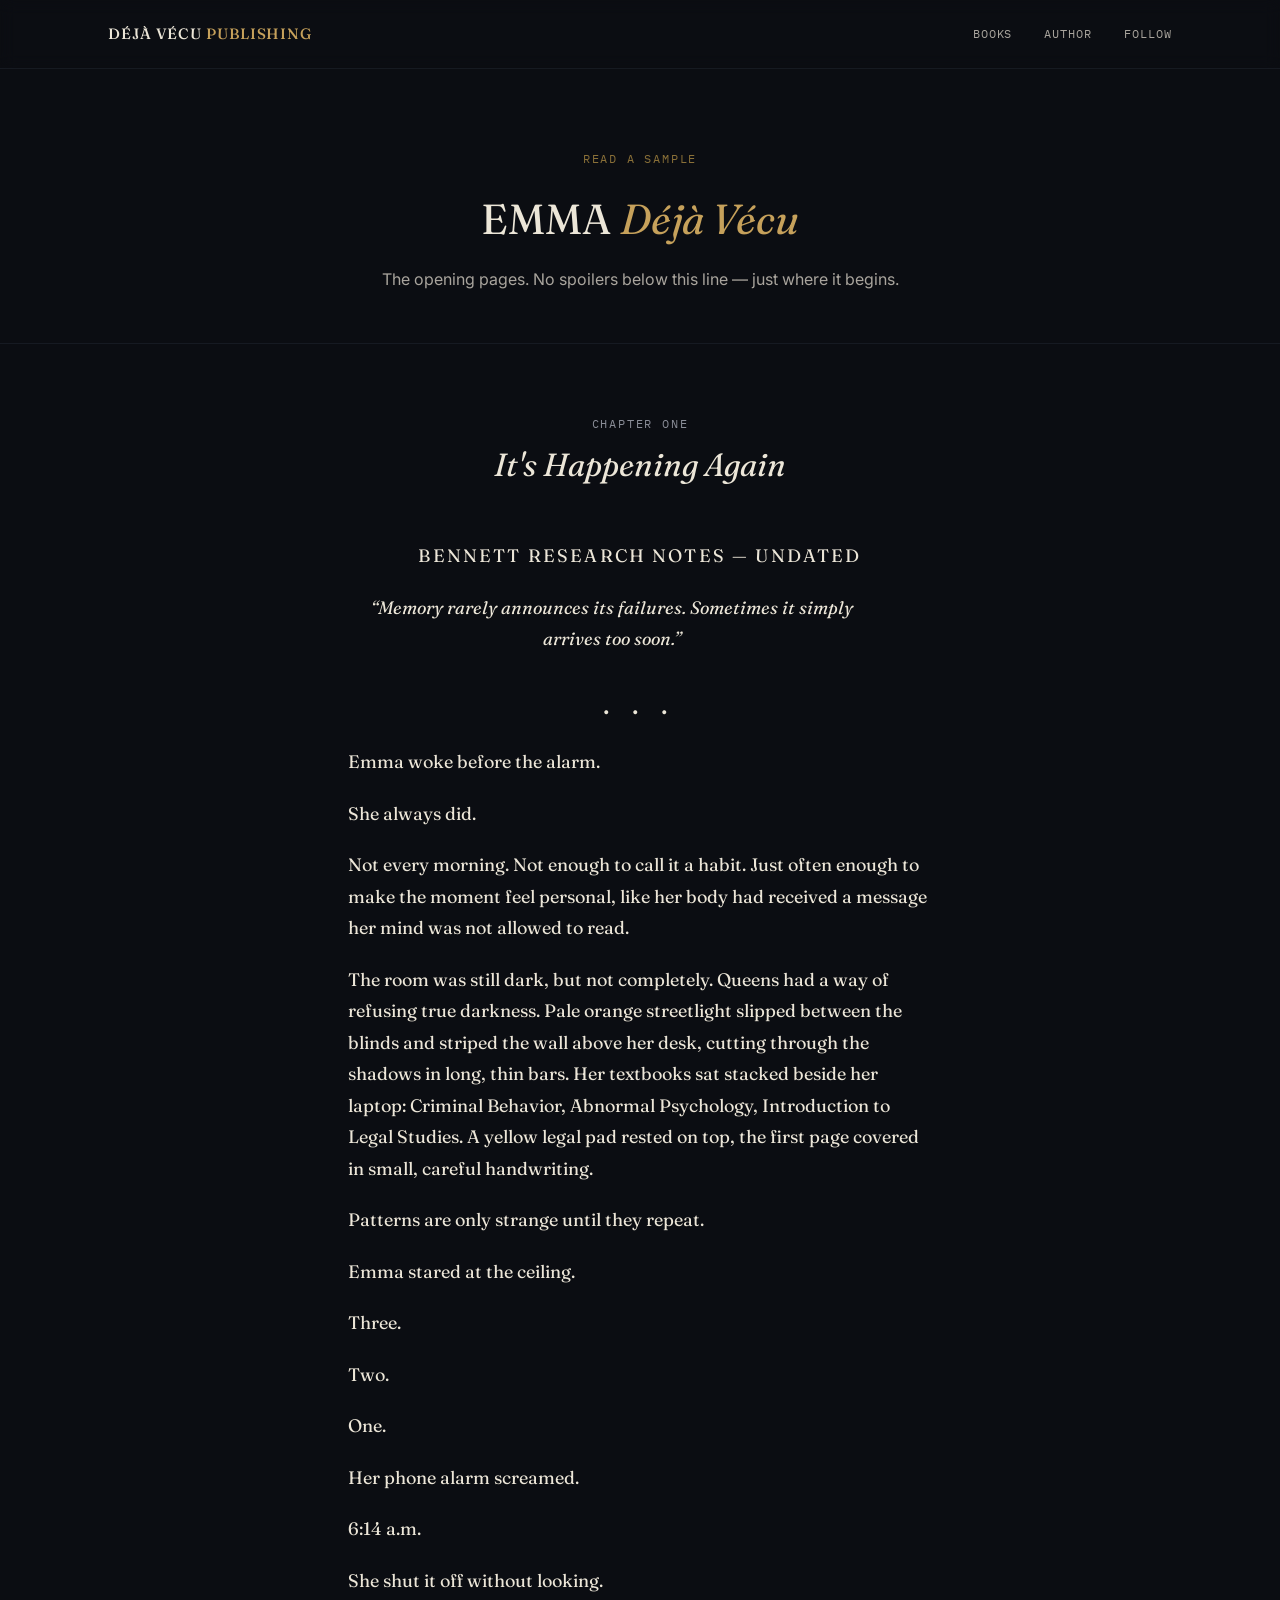
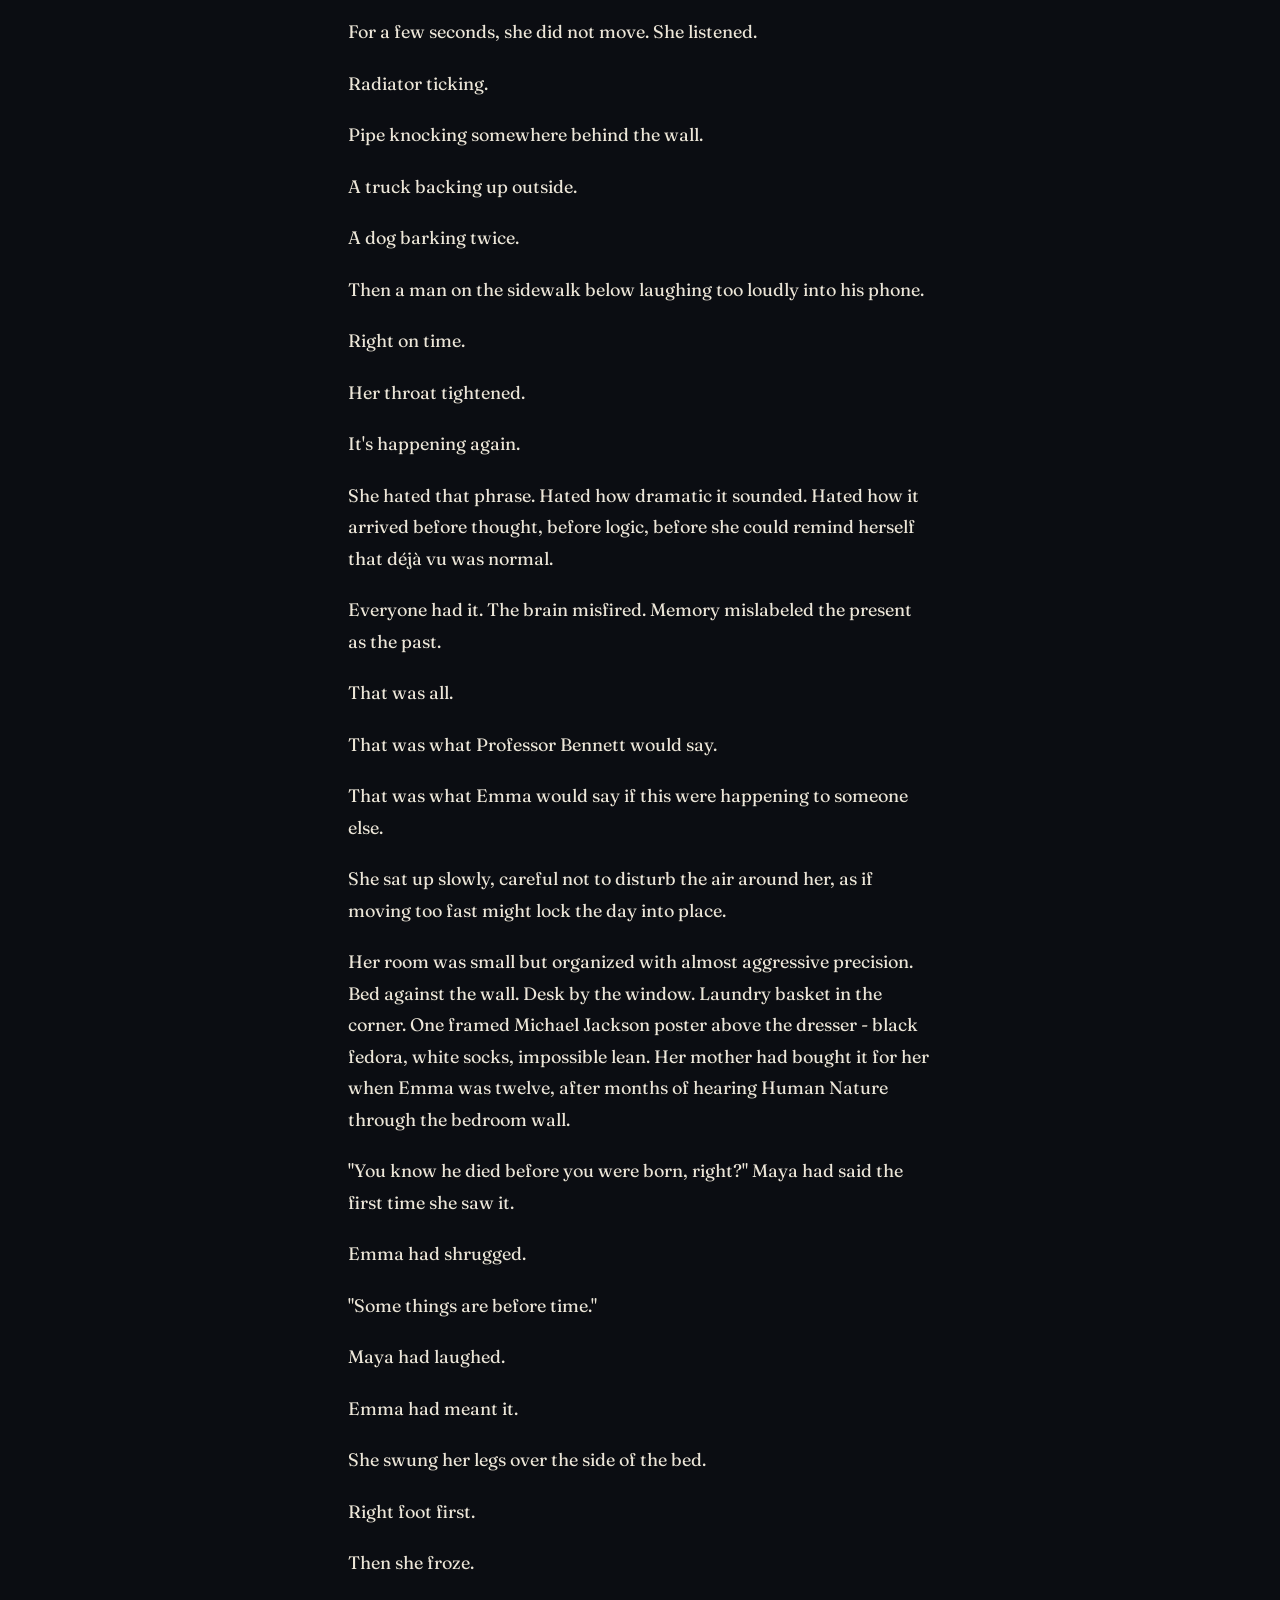
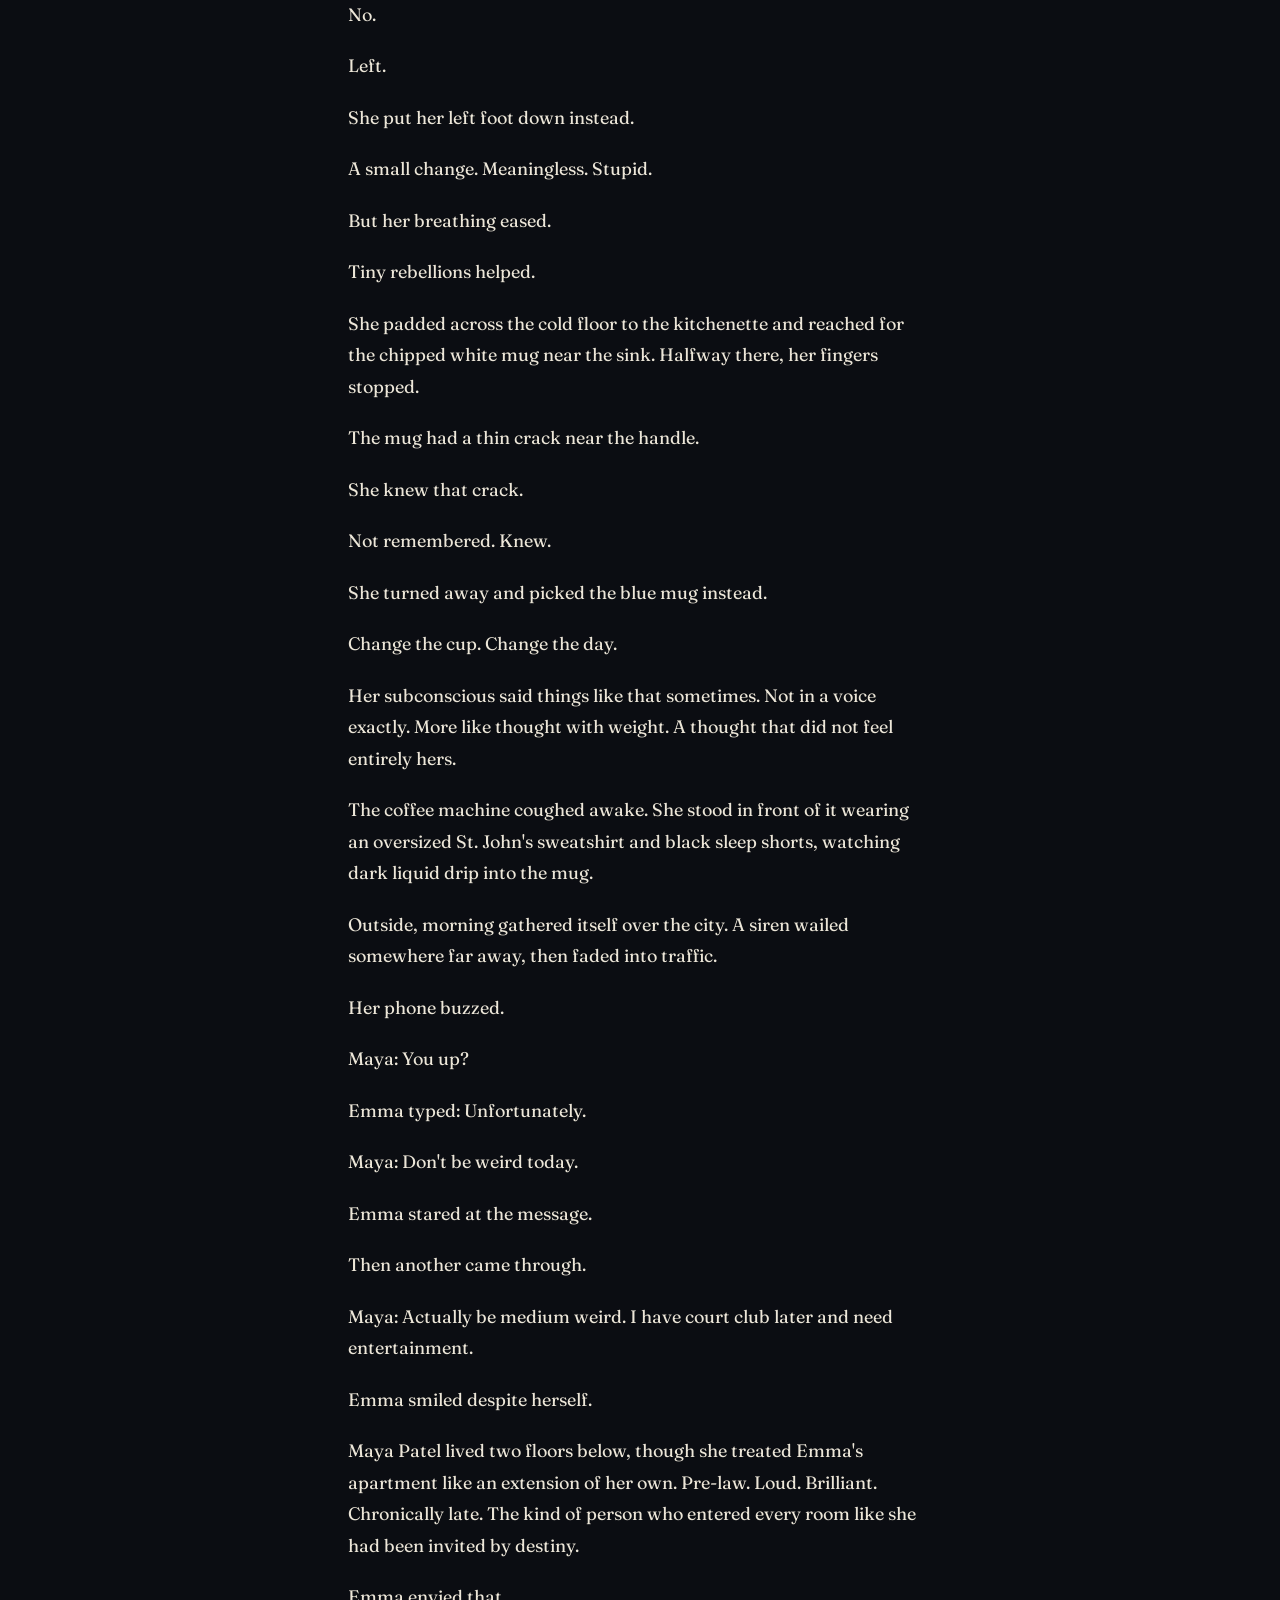
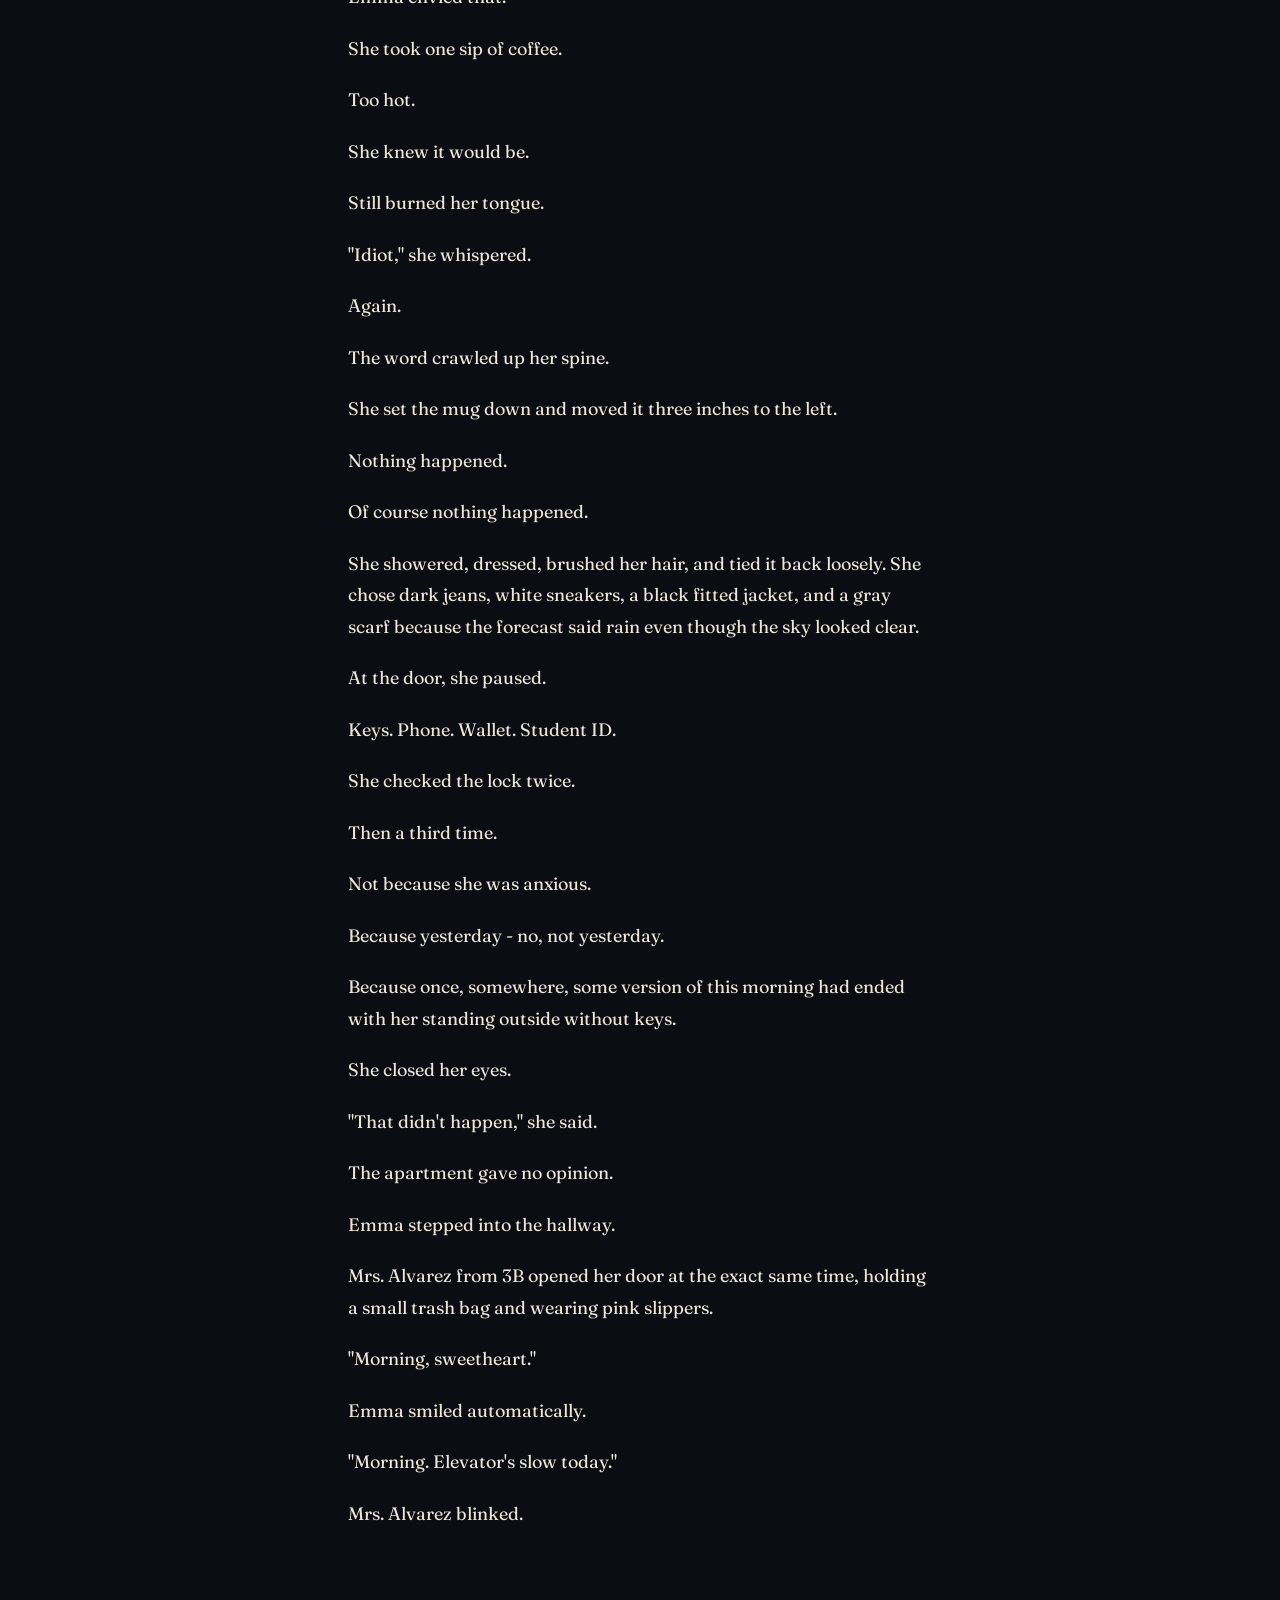
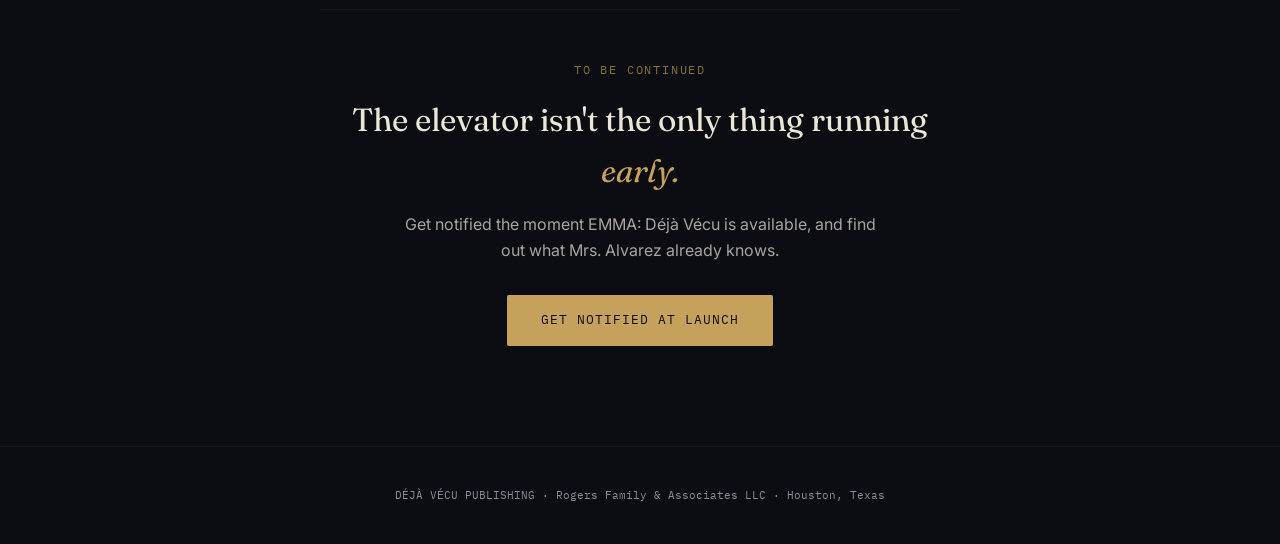
==== sample.html @ bb6b62d9 "Add files via upload" ====
<!DOCTYPE html>
<html lang="en">
<head>
<meta charset="UTF-8" />
<meta name="viewport" content="width=device-width, initial-scale=1.0" />
<title>Read a Sample — EMMA: Déjà Vécu | Déjà Vécu Publishing</title>
<meta name="description" content="Read the opening pages of EMMA: Déjà Vécu, a psychological suspense novel by Joshua P. Rogers." />
<link rel="preconnect" href="https://fonts.googleapis.com">
<link rel="preconnect" href="https://fonts.gstatic.com" crossorigin>
<link href="https://fonts.googleapis.com/css2?family=Fraunces:ital,opsz,wght@0,9..144,300;0,9..144,400;0,9..144,500;0,9..144,600;1,9..144,400;1,9..144,500&family=Inter:wght@400;500;600&family=IBM+Plex+Mono:wght@400;500&display=swap" rel="stylesheet">
<style>
  :root{
    --ink:#0b0d12;
    --slate:#12151d;
    --slate-line:#23283380;
    --paper:#ece6d8;
    --paper-dim:#ece6d8b3;
    --gold:#c6a15b;
    --gold-dim:#8a7038;
    --fog:#8a8d97;
    --serif: 'Fraunces', Georgia, serif;
    --sans: 'Inter', -apple-system, sans-serif;
    --mono: 'IBM Plex Mono', monospace;
    --max: 1120px;
  }
  *{ box-sizing:border-box; }
  html{ scroll-behavior:smooth; }
  body{
    margin:0;
    background:var(--ink);
    color:var(--paper);
    font-family:var(--sans);
    -webkit-font-smoothing:antialiased;
    line-height:1.6;
  }
  a{ color:inherit; }
  ::selection{ background:var(--gold); color:var(--ink); }
  a:focus-visible, button:focus-visible{ outline:2px solid var(--gold); outline-offset:3px; }

  .wrap{ max-width:var(--max); margin:0 auto; padding:0 28px; }

  header.site{
    position:sticky; top:0; z-index:10;
    background:var(--ink)ee; backdrop-filter:blur(8px);
    border-bottom:1px solid var(--slate-line);
    padding:22px 0;
  }
  header.site .wrap{ display:flex; justify-content:space-between; align-items:center; }
  .wordmark-sm{
    font-family:var(--serif); font-size:15px; letter-spacing:.06em;
    text-decoration:none; color:var(--paper); font-weight:500;
  }
  .wordmark-sm span{ color:var(--gold); }
  nav.links{ display:flex; gap:32px; font-family:var(--mono); font-size:12px; letter-spacing:.08em; text-transform:uppercase; }
  nav.links a{ text-decoration:none; color:var(--paper-dim); }
  nav.links a:hover{ color:var(--gold); }

  .sample-hero{ padding:80px 0 50px; text-align:center; border-bottom:1px solid var(--slate-line); }
  .eyebrow{
    font-family:var(--mono); font-size:12px; letter-spacing:.15em; text-transform:uppercase;
    color:var(--gold-dim); margin-bottom:18px;
  }
  .sample-hero h1{
    font-family:var(--serif); font-weight:400; font-size:clamp(28px,4vw,42px);
    margin:0 0 14px;
  }
  .sample-hero h1 em{ font-style:italic; color:var(--gold); font-weight:400; }
  .sample-hero p{ color:var(--paper-dim); max-width:56ch; margin:0 auto; }

  .chapter-wrap{ max-width:640px; margin:0 auto; padding:70px 28px 40px; }
  .chapter-label{
    text-align:center; font-family:var(--mono); font-size:12px; letter-spacing:.15em;
    text-transform:uppercase; color:var(--fog); margin-bottom:6px;
  }
  .chapter-title{
    text-align:center; font-family:var(--serif); font-style:italic; font-weight:400;
    font-size:clamp(24px,3vw,32px); margin:0 0 50px; color:var(--paper);
  }

  .sample-epigraph{ text-align:center; margin:0 0 40px; }
  .sample-epigraph-source{
    font-family:var(--mono); font-size:11px; letter-spacing:.12em; text-transform:uppercase;
    color:var(--fog); margin:0 0 10px;
  }
  .sample-epigraph-quote{
    font-family:var(--serif); font-style:italic; font-size:17px; color:var(--paper-dim);
    max-width:44ch; margin:0 auto; line-height:1.55;
  }
  .sample-scene-break{
    text-align:center; letter-spacing:.5em; color:var(--gold-dim); margin:0 0 40px; font-size:14px;
  }

  .chapter-wrap p{
    font-family:var(--serif); font-size:18px; line-height:1.75; color:var(--paper);
    margin:0 0 20px;
  }

  .sample-end{
    max-width:640px; margin:20px auto 0; padding:50px 28px 100px;
    text-align:center; border-top:1px solid var(--slate-line);
  }
  .sample-end .eyebrow{ margin-bottom:14px; }
  .sample-end h2{
    font-family:var(--serif); font-weight:400; font-size:clamp(24px,3vw,32px); margin:0 0 16px;
  }
  .sample-end h2 em{ font-style:italic; color:var(--gold); }
  .sample-end p{ color:var(--paper-dim); max-width:48ch; margin:0 auto 32px; }
  .btn{
    display:inline-block; padding:15px 34px; border-radius:2px;
    font-family:var(--mono); font-size:13px; letter-spacing:.08em; text-transform:uppercase;
    text-decoration:none; transition:opacity .2s;
  }
  .btn-primary{ background:var(--gold); color:var(--ink); }
  .btn-primary:hover{ opacity:.88; }

  footer.site{
    border-top:1px solid var(--slate-line); padding:40px 0;
    font-family:var(--mono); font-size:11px; color:var(--fog); text-align:center;
  }

  @media (max-width:640px){
    .chapter-wrap p{ font-size:17px; }
  }
</style>
</head>
<body>

<header class="site">
  <div class="wrap">
    <a href="index.html" class="wordmark-sm">DÉJÀ&nbsp;VÉCU <span>PUBLISHING</span></a>
    <nav class="links">
      <a href="index.html#book">Books</a>
      <a href="index.html#author">Author</a>
      <a href="index.html#follow">Follow</a>
    </nav>
  </div>
</header>

<section class="sample-hero">
  <div class="wrap">
    <div class="eyebrow">Read a Sample</div>
    <h1>EMMA <em>Déjà Vécu</em></h1>
    <p>The opening pages. No spoilers below this line — just where it begins.</p>
  </div>
</section>

<div class="chapter-wrap">
  <div class="chapter-label">Chapter One</div>
  <div class="chapter-title">It's Happening Again</div>

  <div class="sample-epigraph"><p class="sample-epigraph-source">Bennett Research Notes — Undated</p><p class="sample-epigraph-quote">&#8220;Memory rarely announces its failures. Sometimes it simply arrives too soon.&#8221;</p></div>
          <p class="sample-scene-break">&#8226; &#8226; &#8226;</p>
          <p>Emma woke before the alarm.</p>
          <p>She always did.</p>
          <p>Not every morning. Not enough to call it a habit. Just often enough to make the moment feel personal, like her body had received a message her mind was not allowed to read.</p>
          <p>The room was still dark, but not completely. Queens had a way of refusing true darkness. Pale orange streetlight slipped between the blinds and striped the wall above her desk, cutting through the shadows in long, thin bars. Her textbooks sat stacked beside her laptop: Criminal Behavior, Abnormal Psychology, Introduction to Legal Studies. A yellow legal pad rested on top, the first page covered in small, careful handwriting.</p>
          <p>Patterns are only strange until they repeat.</p>
          <p>Emma stared at the ceiling.</p>
          <p>Three.</p>
          <p>Two.</p>
          <p>One.</p>
          <p>Her phone alarm screamed.</p>
          <p>6:14 a.m.</p>
          <p>She shut it off without looking.</p>
          <p>For a few seconds, she did not move. She listened.</p>
          <p>Radiator ticking.</p>
          <p>Pipe knocking somewhere behind the wall.</p>
          <p>A truck backing up outside.</p>
          <p>A dog barking twice.</p>
          <p>Then a man on the sidewalk below laughing too loudly into his phone.</p>
          <p>Right on time.</p>
          <p>Her throat tightened.</p>
          <p>It's happening again.</p>
          <p>She hated that phrase. Hated how dramatic it sounded. Hated how it arrived before thought, before logic, before she could remind herself that déjà vu was normal.</p>
          <p>Everyone had it. The brain misfired. Memory mislabeled the present as the past.</p>
          <p>That was all.</p>
          <p>That was what Professor Bennett would say.</p>
          <p>That was what Emma would say if this were happening to someone else.</p>
          <p>She sat up slowly, careful not to disturb the air around her, as if moving too fast might lock the day into place.</p>
          <p>Her room was small but organized with almost aggressive precision. Bed against the wall. Desk by the window. Laundry basket in the corner. One framed Michael Jackson poster above the dresser - black fedora, white socks, impossible lean. Her mother had bought it for her when Emma was twelve, after months of hearing Human Nature through the bedroom wall.</p>
          <p>"You know he died before you were born, right?" Maya had said the first time she saw it.</p>
          <p>Emma had shrugged.</p>
          <p>"Some things are before time."</p>
          <p>Maya had laughed.</p>
          <p>Emma had meant it.</p>
          <p>She swung her legs over the side of the bed.</p>
          <p>Right foot first.</p>
          <p>Then she froze.</p>
          <p>No.</p>
          <p>Left.</p>
          <p>She put her left foot down instead.</p>
          <p>A small change. Meaningless. Stupid.</p>
          <p>But her breathing eased.</p>
          <p>Tiny rebellions helped.</p>
          <p>She padded across the cold floor to the kitchenette and reached for the chipped white mug near the sink. Halfway there, her fingers stopped.</p>
          <p>The mug had a thin crack near the handle.</p>
          <p>She knew that crack.</p>
          <p>Not remembered. Knew.</p>
          <p>She turned away and picked the blue mug instead.</p>
          <p>Change the cup. Change the day.</p>
          <p>Her subconscious said things like that sometimes. Not in a voice exactly. More like thought with weight. A thought that did not feel entirely hers.</p>
          <p>The coffee machine coughed awake. She stood in front of it wearing an oversized St. John's sweatshirt and black sleep shorts, watching dark liquid drip into the mug.</p>
          <p>Outside, morning gathered itself over the city. A siren wailed somewhere far away, then faded into traffic.</p>
          <p>Her phone buzzed.</p>
          <p>Maya: You up?</p>
          <p>Emma typed: Unfortunately.</p>
          <p>Maya: Don't be weird today.</p>
          <p>Emma stared at the message.</p>
          <p>Then another came through.</p>
          <p>Maya: Actually be medium weird. I have court club later and need entertainment.</p>
          <p>Emma smiled despite herself.</p>
          <p>Maya Patel lived two floors below, though she treated Emma's apartment like an extension of her own. Pre-law. Loud. Brilliant. Chronically late. The kind of person who entered every room like she had been invited by destiny.</p>
          <p>Emma envied that.</p>
          <p>She took one sip of coffee.</p>
          <p>Too hot.</p>
          <p>She knew it would be.</p>
          <p>Still burned her tongue.</p>
          <p>"Idiot," she whispered.</p>
          <p>Again.</p>
          <p>The word crawled up her spine.</p>
          <p>She set the mug down and moved it three inches to the left.</p>
          <p>Nothing happened.</p>
          <p>Of course nothing happened.</p>
          <p>She showered, dressed, brushed her hair, and tied it back loosely. She chose dark jeans, white sneakers, a black fitted jacket, and a gray scarf because the forecast said rain even though the sky looked clear.</p>
          <p>At the door, she paused.</p>
          <p>Keys. Phone. Wallet. Student ID.</p>
          <p>She checked the lock twice.</p>
          <p>Then a third time.</p>
          <p>Not because she was anxious.</p>
          <p>Because yesterday - no, not yesterday.</p>
          <p>Because once, somewhere, some version of this morning had ended with her standing outside without keys.</p>
          <p>She closed her eyes.</p>
          <p>"That didn't happen," she said.</p>
          <p>The apartment gave no opinion.</p>
          <p>Emma stepped into the hallway.</p>
          <p>Mrs. Alvarez from 3B opened her door at the exact same time, holding a small trash bag and wearing pink slippers.</p>
          <p>"Morning, sweetheart."</p>
          <p>Emma smiled automatically.</p>
          <p>"Morning. Elevator's slow today."</p>
          <p>Mrs. Alvarez blinked.</p>
</div>

<div class="sample-end">
  <div class="eyebrow">To Be Continued</div>
  <h2>The elevator isn't the only thing running <em>early.</em></h2>
  <p>Get notified the moment EMMA: Déjà Vécu is available, and find out what Mrs. Alvarez already knows.</p>
  <a href="index.html#follow" class="btn btn-primary">Get Notified at Launch</a>
</div>

<footer class="site">
  <div class="wrap">
    DÉJÀ VÉCU PUBLISHING · Rogers Family &amp; Associates LLC · Houston, Texas
  </div>
</footer>

</body>
</html>
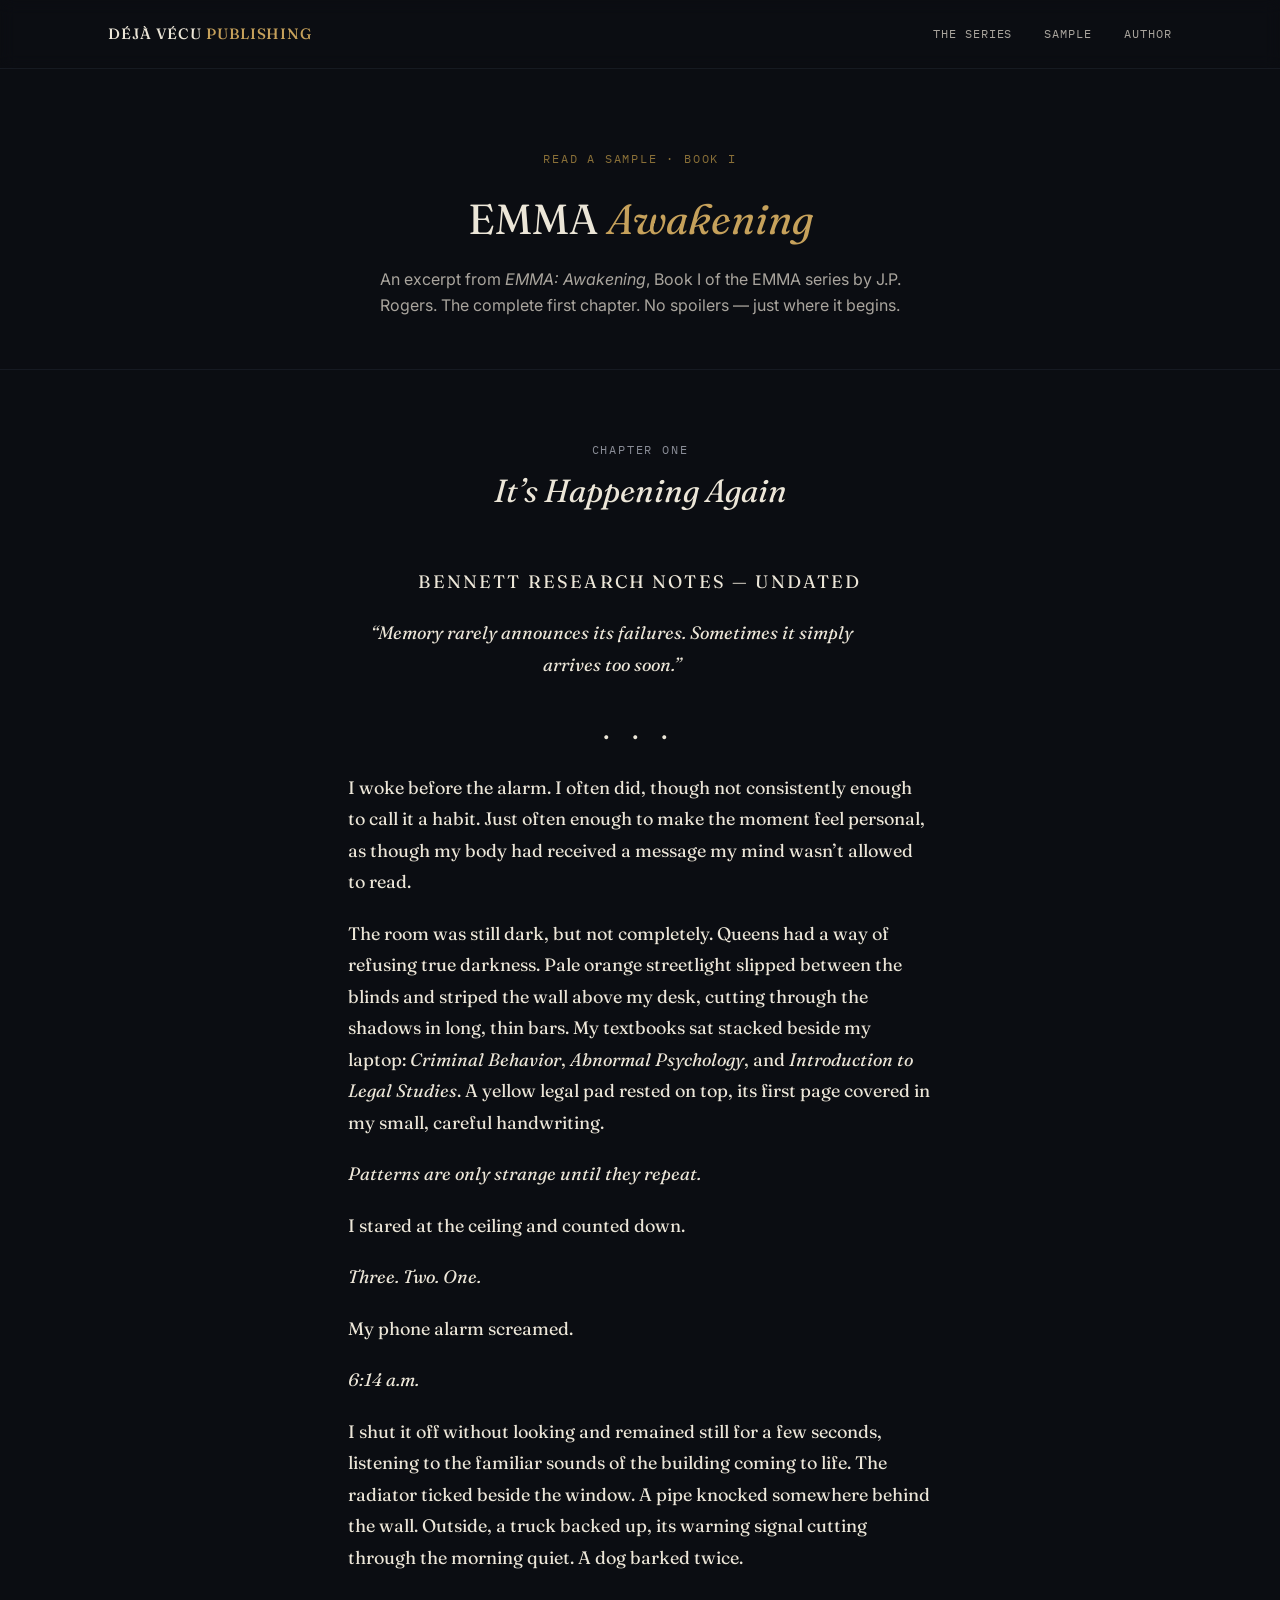
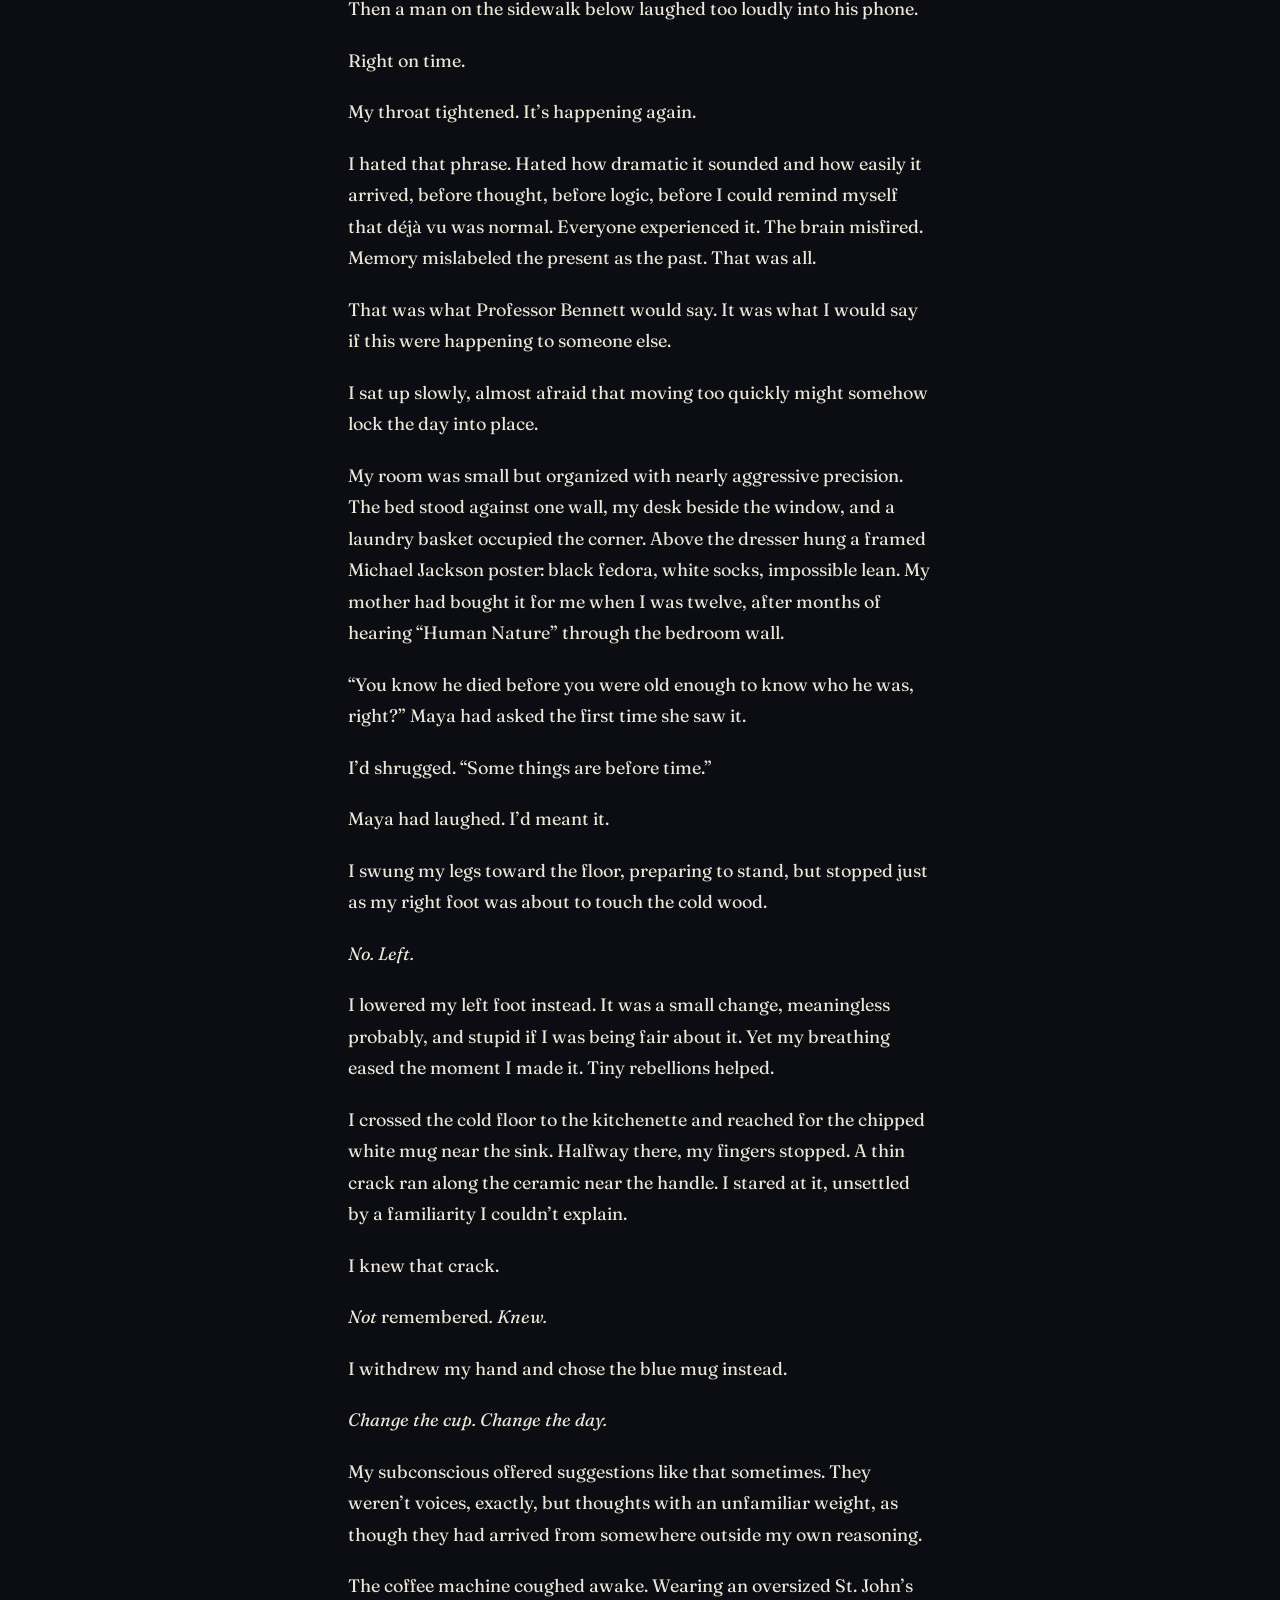
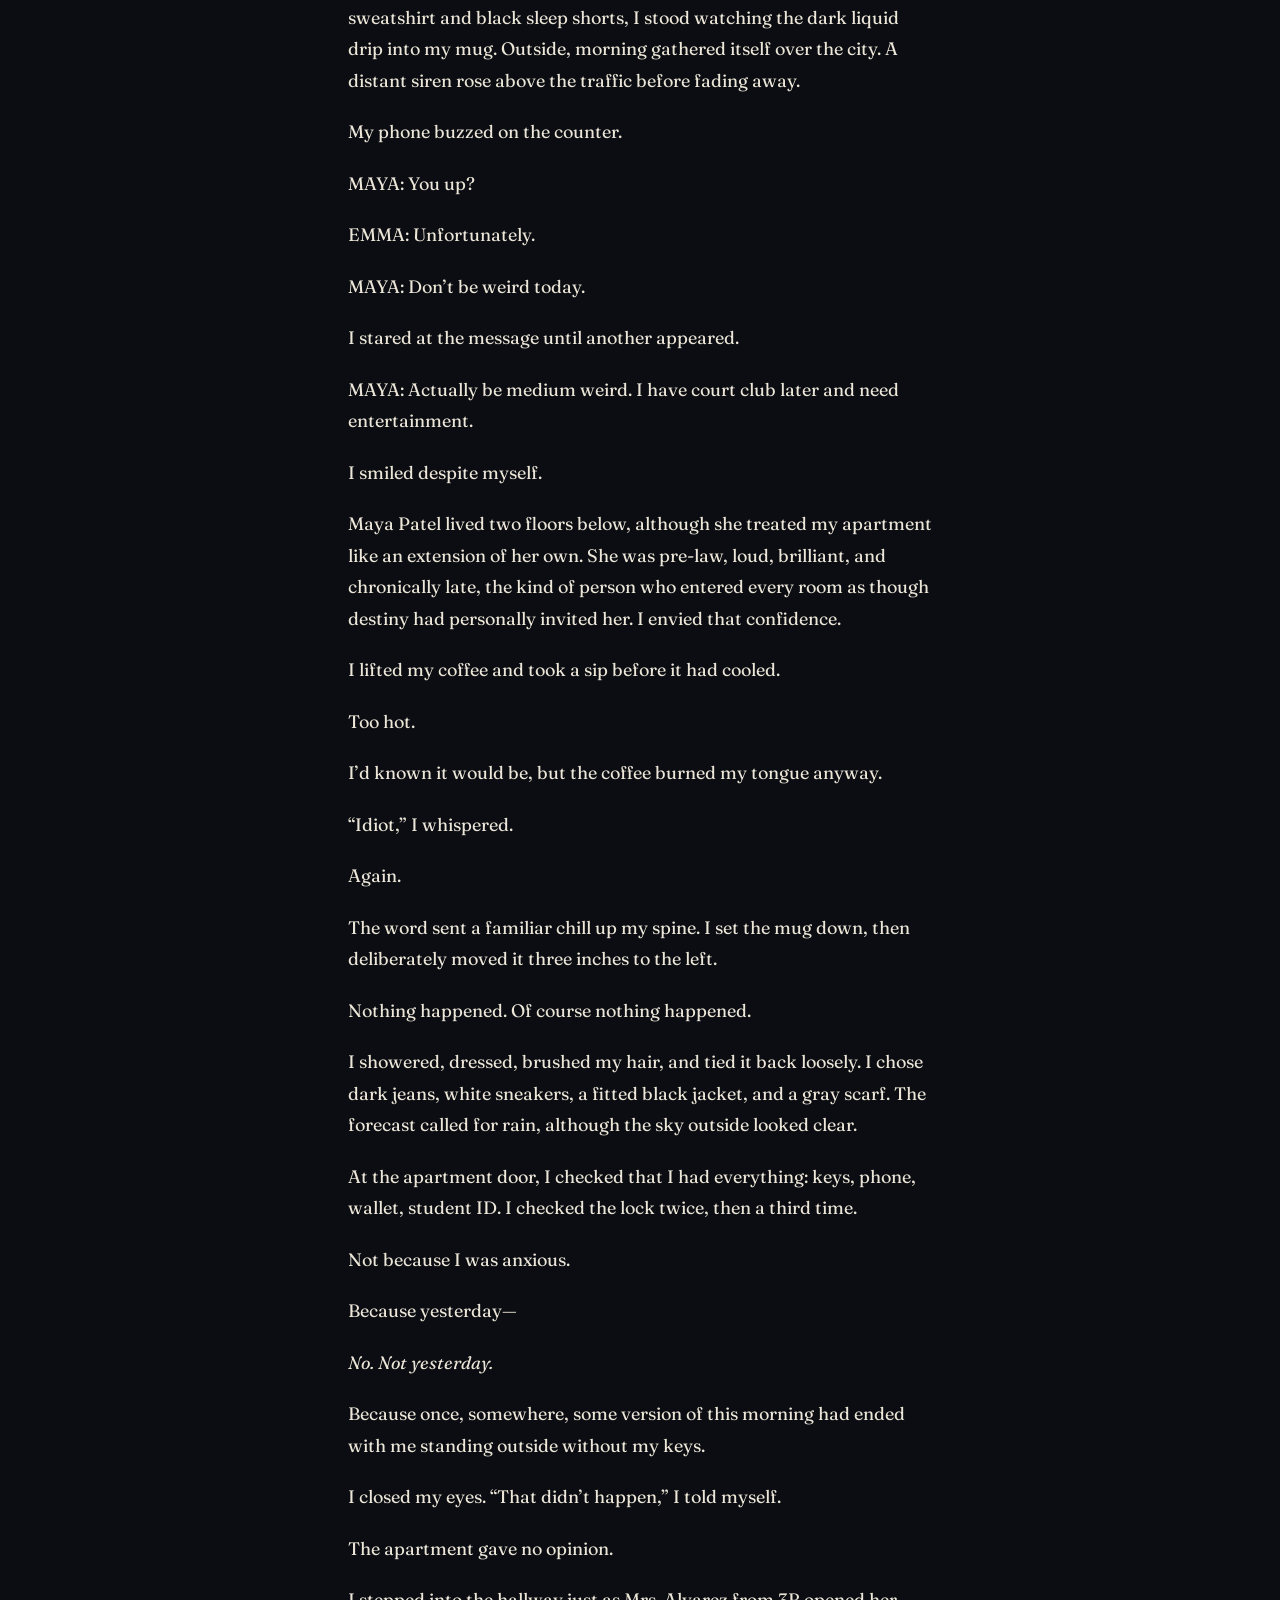
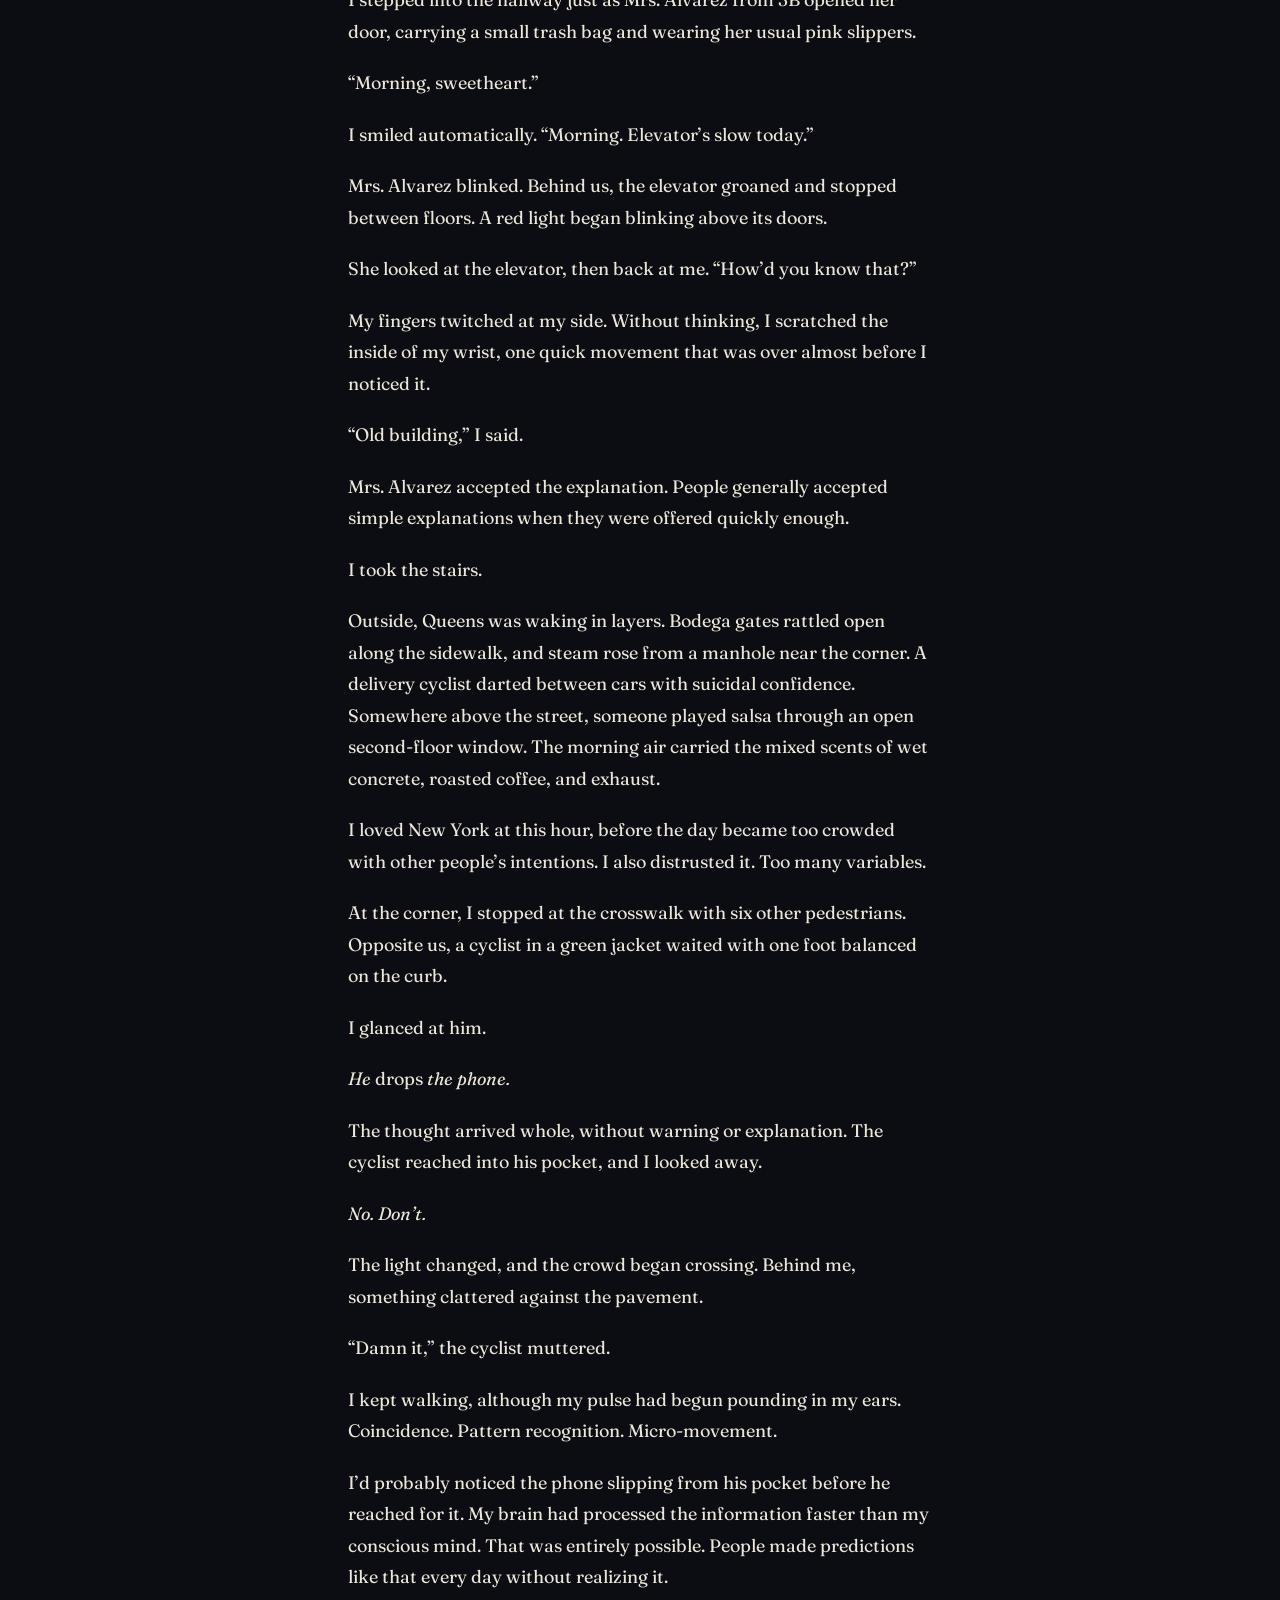
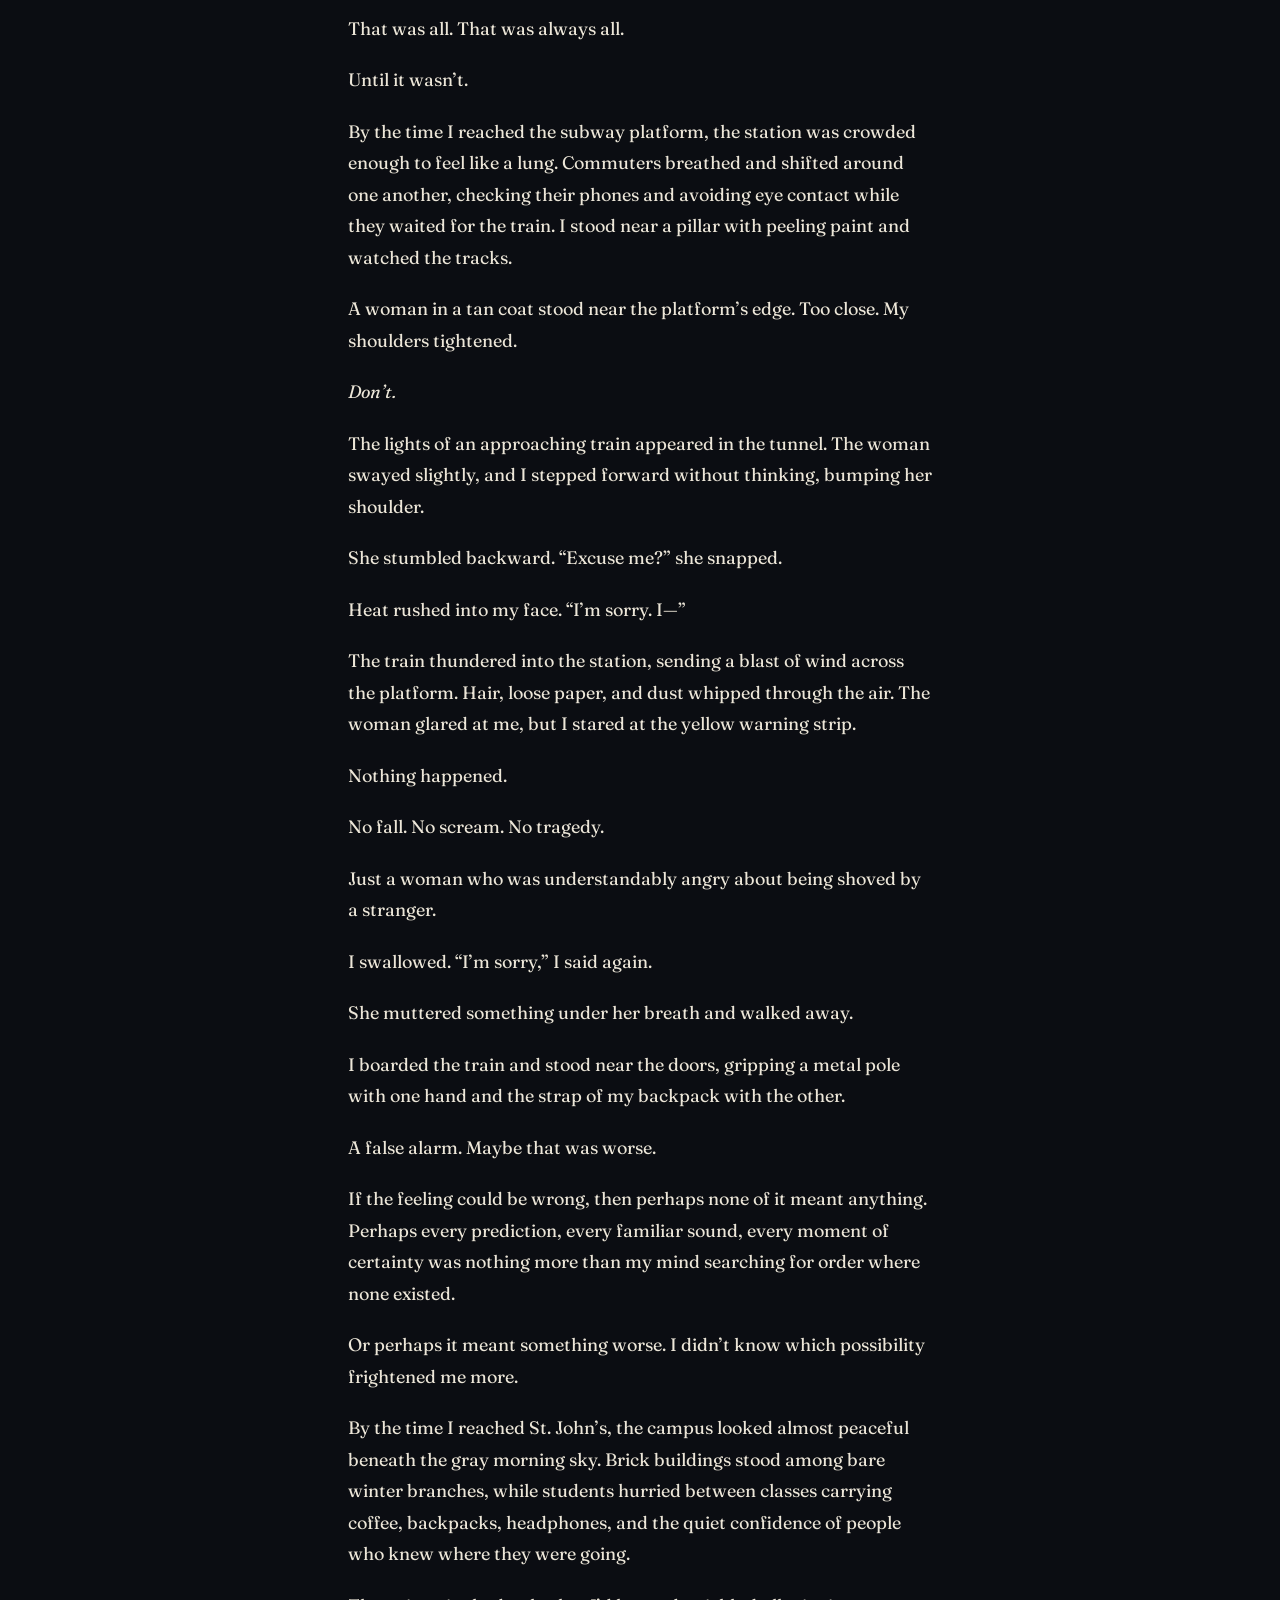
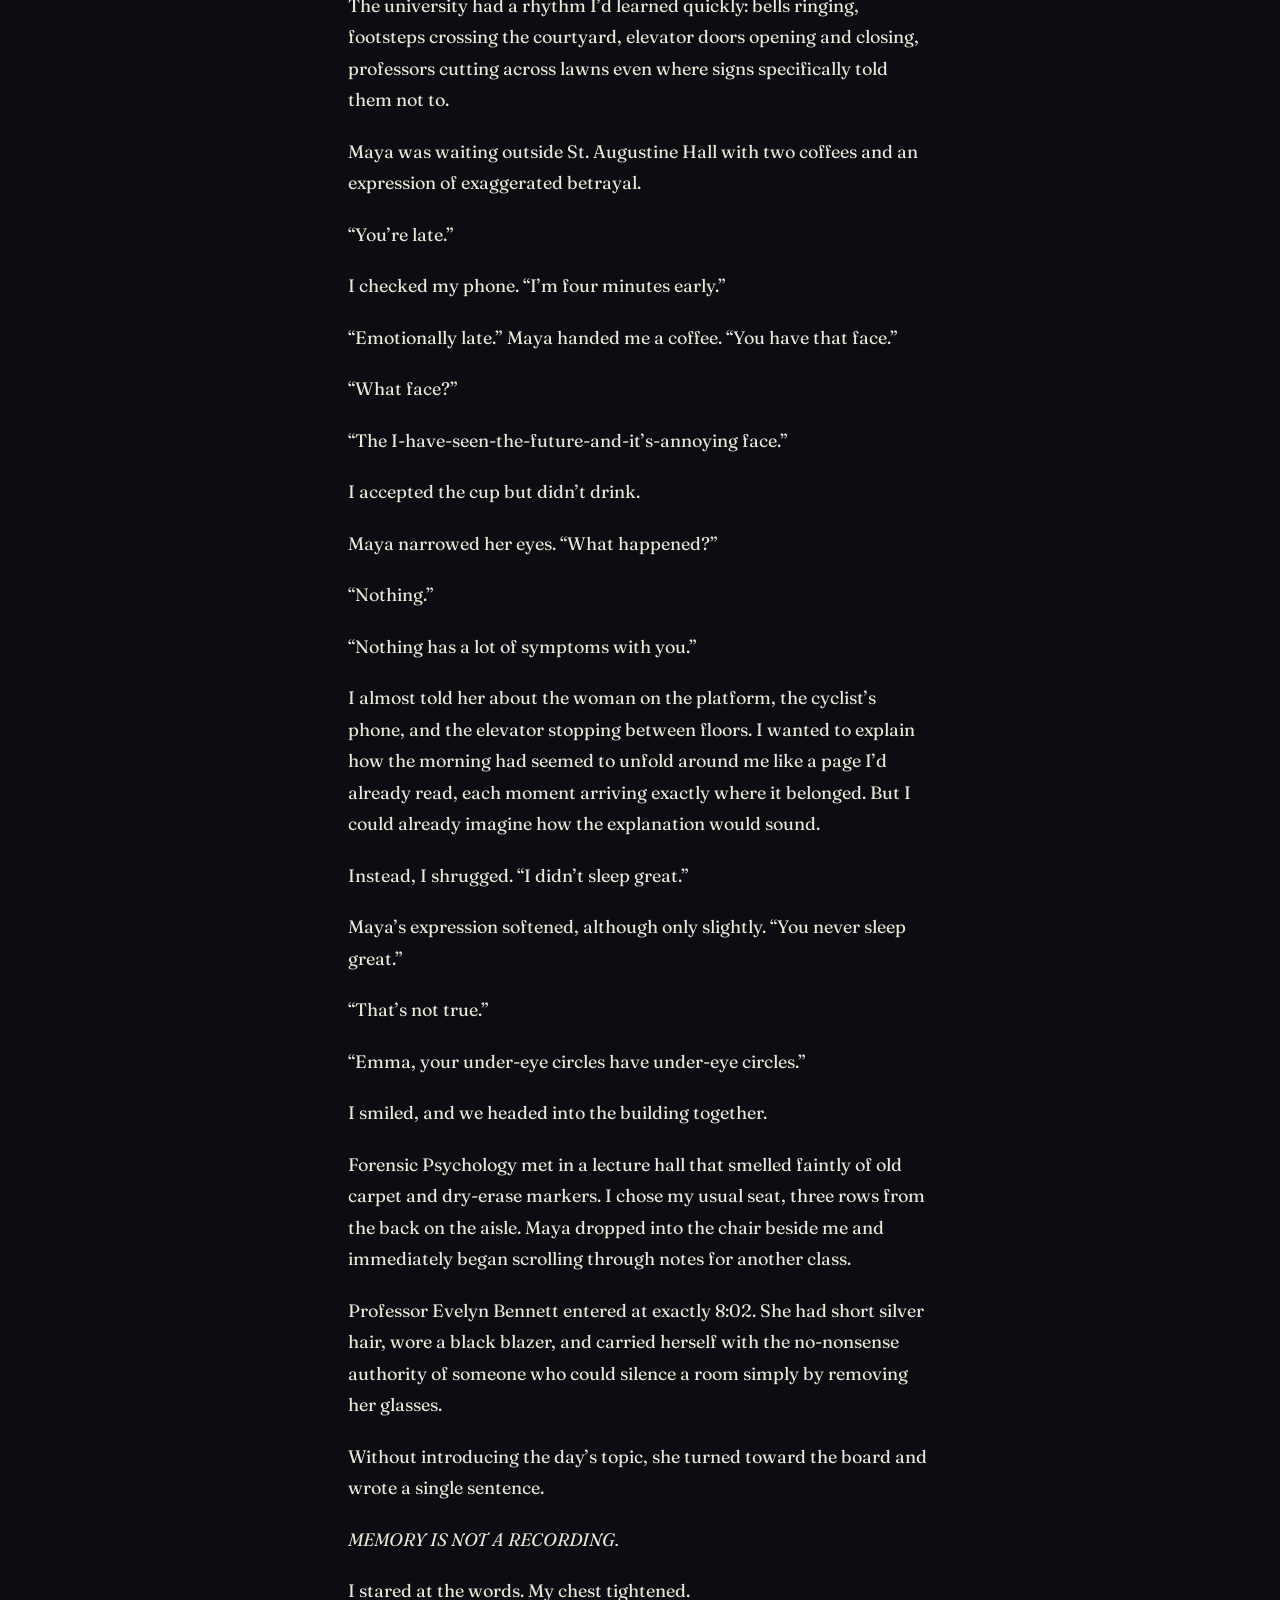
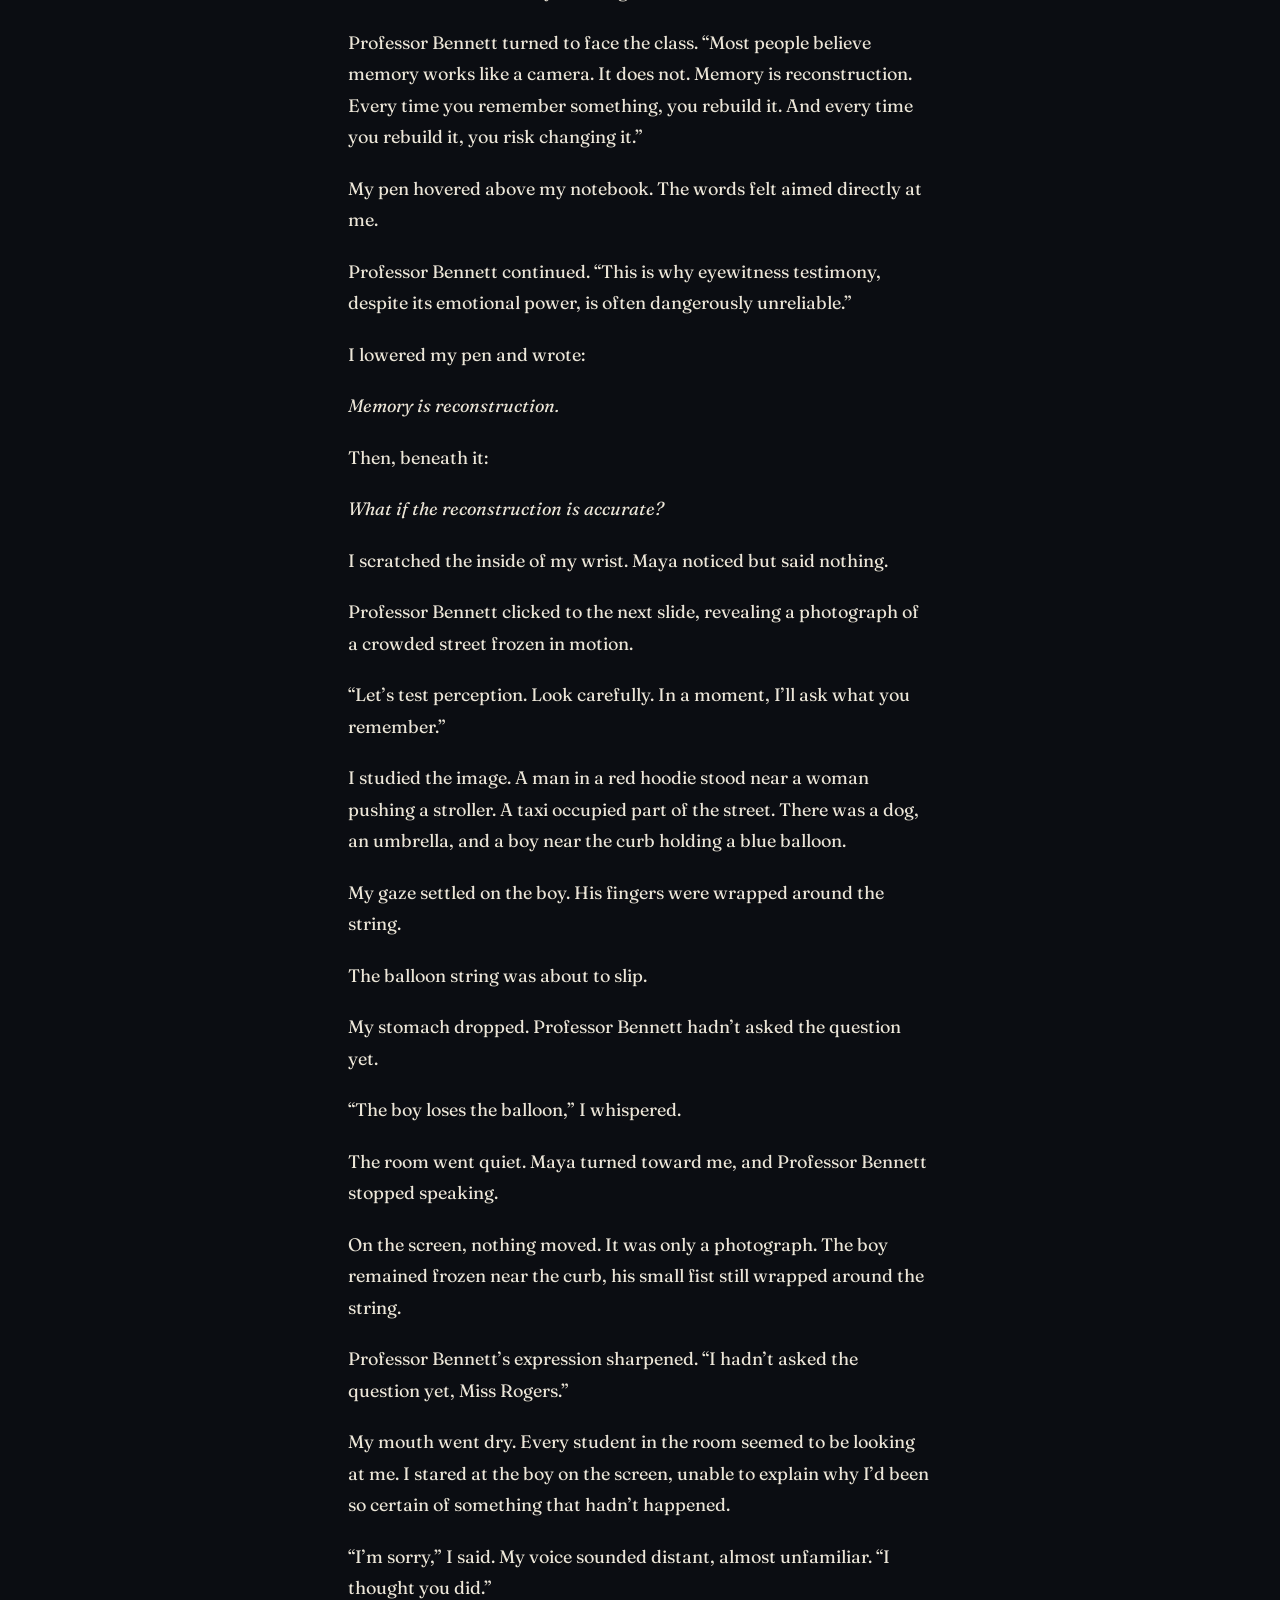
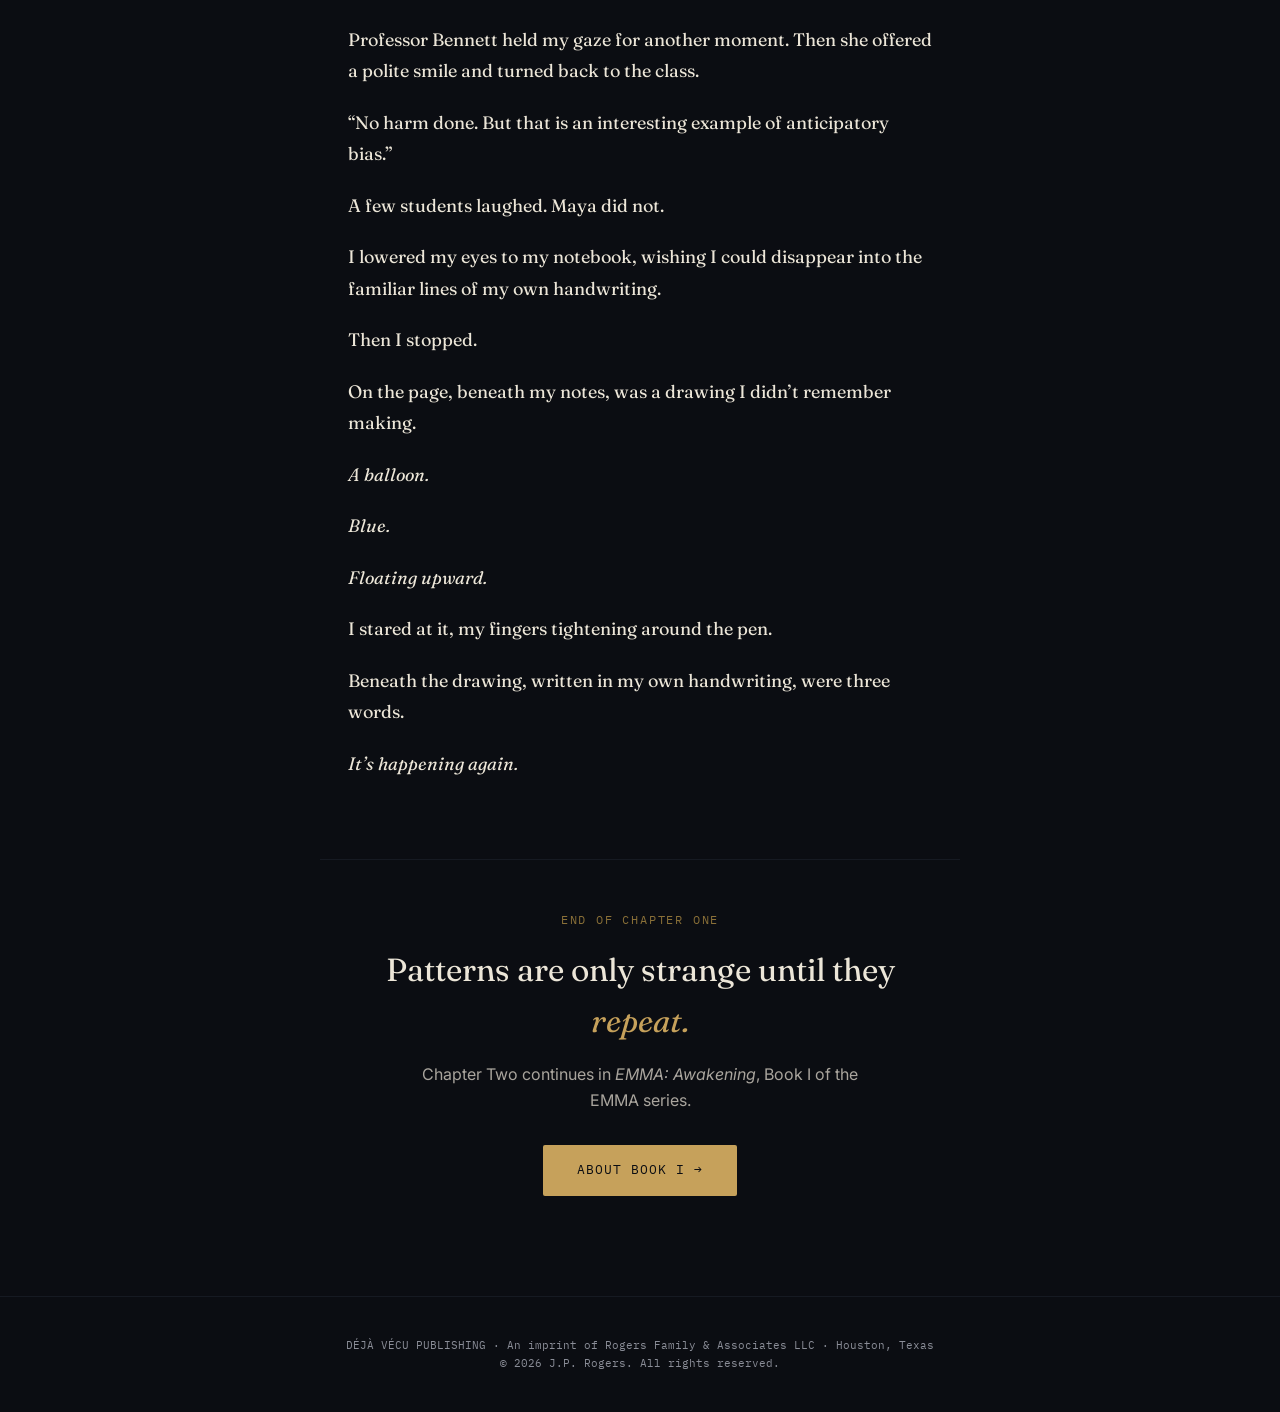
==== commit 35008612: "Add files via upload" ====
--- a/sample.html
+++ b/sample.html
@@ -3,8 +3,20 @@
 <head>
 <meta charset="UTF-8" />
 <meta name="viewport" content="width=device-width, initial-scale=1.0" />
-<title>Read a Sample — EMMA: Déjà Vécu | Déjà Vécu Publishing</title>
-<meta name="description" content="Read the opening pages of EMMA: Déjà Vécu, a psychological suspense novel by Joshua P. Rogers." />
+<title>Read a Sample — EMMA: Awakening (Book I) by J.P. Rogers | Déjà Vécu Publishing</title>
+<meta name="description" content="Read the opening of Chapter One from EMMA: Awakening, Book I of the EMMA series, a psychological thriller series by J.P. Rogers." />
+<meta name="author" content="J.P. Rogers" />
+<link rel="canonical" href="https://www.dejavecupublishing.com/sample.html" />
+<meta property="og:site_name" content="Déjà Vécu Publishing" />
+<meta property="og:type" content="article" />
+<meta property="og:title" content="Read a Sample — EMMA: Awakening (Book I) by J.P. Rogers" />
+<meta property="og:description" content="Read the opening of Chapter One from EMMA: Awakening, Book I of the EMMA series, a psychological thriller series by J.P. Rogers." />
+<meta property="og:url" content="https://www.dejavecupublishing.com/sample.html" />
+<meta property="og:image" content="https://www.dejavecupublishing.com/assets/covers/emma-awakening.jpg" />
+<meta name="twitter:card" content="summary_large_image" />
+<meta name="twitter:title" content="Read a Sample — EMMA: Awakening (Book I) by J.P. Rogers" />
+<meta name="twitter:description" content="Read the opening of Chapter One from EMMA: Awakening, Book I of the EMMA series, a psychological thriller series by J.P. Rogers." />
+<meta name="twitter:image" content="https://www.dejavecupublishing.com/assets/covers/emma-awakening.jpg" />
 <link rel="preconnect" href="https://fonts.googleapis.com">
 <link rel="preconnect" href="https://fonts.gstatic.com" crossorigin>
 <link href="https://fonts.googleapis.com/css2?family=Fraunces:ital,opsz,wght@0,9..144,300;0,9..144,400;0,9..144,500;0,9..144,600;1,9..144,400;1,9..144,500&family=Inter:wght@400;500;600&family=IBM+Plex+Mono:wght@400;500&display=swap" rel="stylesheet">
@@ -129,127 +141,183 @@
   <div class="wrap">
     <a href="index.html" class="wordmark-sm">DÉJÀ&nbsp;VÉCU <span>PUBLISHING</span></a>
     <nav class="links">
-      <a href="index.html#book">Books</a>
+      <a href="index.html#series">The Series</a>
+      <a href="sample.html">Sample</a>
       <a href="index.html#author">Author</a>
-      <a href="index.html#follow">Follow</a>
     </nav>
   </div>
 </header>
 
 <section class="sample-hero">
   <div class="wrap">
-    <div class="eyebrow">Read a Sample</div>
-    <h1>EMMA <em>Déjà Vécu</em></h1>
-    <p>The opening pages. No spoilers below this line — just where it begins.</p>
+    <div class="eyebrow">Read a Sample · Book I</div>
+    <h1>EMMA <em>Awakening</em></h1>
+    <p>An excerpt from <em>EMMA: Awakening</em>, Book I of the EMMA series by J.P. Rogers. The complete first chapter. No spoilers — just where it begins.</p>
   </div>
 </section>
 
 <div class="chapter-wrap">
   <div class="chapter-label">Chapter One</div>
-  <div class="chapter-title">It's Happening Again</div>
+  <div class="chapter-title">It’s Happening Again</div>
 
   <div class="sample-epigraph"><p class="sample-epigraph-source">Bennett Research Notes — Undated</p><p class="sample-epigraph-quote">&#8220;Memory rarely announces its failures. Sometimes it simply arrives too soon.&#8221;</p></div>
           <p class="sample-scene-break">&#8226; &#8226; &#8226;</p>
-          <p>Emma woke before the alarm.</p>
-          <p>She always did.</p>
-          <p>Not every morning. Not enough to call it a habit. Just often enough to make the moment feel personal, like her body had received a message her mind was not allowed to read.</p>
-          <p>The room was still dark, but not completely. Queens had a way of refusing true darkness. Pale orange streetlight slipped between the blinds and striped the wall above her desk, cutting through the shadows in long, thin bars. Her textbooks sat stacked beside her laptop: Criminal Behavior, Abnormal Psychology, Introduction to Legal Studies. A yellow legal pad rested on top, the first page covered in small, careful handwriting.</p>
-          <p>Patterns are only strange until they repeat.</p>
-          <p>Emma stared at the ceiling.</p>
-          <p>Three.</p>
-          <p>Two.</p>
-          <p>One.</p>
-          <p>Her phone alarm screamed.</p>
-          <p>6:14 a.m.</p>
-          <p>She shut it off without looking.</p>
-          <p>For a few seconds, she did not move. She listened.</p>
-          <p>Radiator ticking.</p>
-          <p>Pipe knocking somewhere behind the wall.</p>
-          <p>A truck backing up outside.</p>
-          <p>A dog barking twice.</p>
-          <p>Then a man on the sidewalk below laughing too loudly into his phone.</p>
-          <p>Right on time.</p>
-          <p>Her throat tightened.</p>
-          <p>It's happening again.</p>
-          <p>She hated that phrase. Hated how dramatic it sounded. Hated how it arrived before thought, before logic, before she could remind herself that déjà vu was normal.</p>
-          <p>Everyone had it. The brain misfired. Memory mislabeled the present as the past.</p>
-          <p>That was all.</p>
-          <p>That was what Professor Bennett would say.</p>
-          <p>That was what Emma would say if this were happening to someone else.</p>
-          <p>She sat up slowly, careful not to disturb the air around her, as if moving too fast might lock the day into place.</p>
-          <p>Her room was small but organized with almost aggressive precision. Bed against the wall. Desk by the window. Laundry basket in the corner. One framed Michael Jackson poster above the dresser - black fedora, white socks, impossible lean. Her mother had bought it for her when Emma was twelve, after months of hearing Human Nature through the bedroom wall.</p>
-          <p>"You know he died before you were born, right?" Maya had said the first time she saw it.</p>
-          <p>Emma had shrugged.</p>
-          <p>"Some things are before time."</p>
-          <p>Maya had laughed.</p>
-          <p>Emma had meant it.</p>
-          <p>She swung her legs over the side of the bed.</p>
-          <p>Right foot first.</p>
-          <p>Then she froze.</p>
-          <p>No.</p>
-          <p>Left.</p>
-          <p>She put her left foot down instead.</p>
-          <p>A small change. Meaningless. Stupid.</p>
-          <p>But her breathing eased.</p>
-          <p>Tiny rebellions helped.</p>
-          <p>She padded across the cold floor to the kitchenette and reached for the chipped white mug near the sink. Halfway there, her fingers stopped.</p>
-          <p>The mug had a thin crack near the handle.</p>
-          <p>She knew that crack.</p>
-          <p>Not remembered. Knew.</p>
-          <p>She turned away and picked the blue mug instead.</p>
-          <p>Change the cup. Change the day.</p>
-          <p>Her subconscious said things like that sometimes. Not in a voice exactly. More like thought with weight. A thought that did not feel entirely hers.</p>
-          <p>The coffee machine coughed awake. She stood in front of it wearing an oversized St. John's sweatshirt and black sleep shorts, watching dark liquid drip into the mug.</p>
-          <p>Outside, morning gathered itself over the city. A siren wailed somewhere far away, then faded into traffic.</p>
-          <p>Her phone buzzed.</p>
-          <p>Maya: You up?</p>
-          <p>Emma typed: Unfortunately.</p>
-          <p>Maya: Don't be weird today.</p>
-          <p>Emma stared at the message.</p>
-          <p>Then another came through.</p>
-          <p>Maya: Actually be medium weird. I have court club later and need entertainment.</p>
-          <p>Emma smiled despite herself.</p>
-          <p>Maya Patel lived two floors below, though she treated Emma's apartment like an extension of her own. Pre-law. Loud. Brilliant. Chronically late. The kind of person who entered every room like she had been invited by destiny.</p>
-          <p>Emma envied that.</p>
-          <p>She took one sip of coffee.</p>
-          <p>Too hot.</p>
-          <p>She knew it would be.</p>
-          <p>Still burned her tongue.</p>
-          <p>"Idiot," she whispered.</p>
-          <p>Again.</p>
-          <p>The word crawled up her spine.</p>
-          <p>She set the mug down and moved it three inches to the left.</p>
-          <p>Nothing happened.</p>
-          <p>Of course nothing happened.</p>
-          <p>She showered, dressed, brushed her hair, and tied it back loosely. She chose dark jeans, white sneakers, a black fitted jacket, and a gray scarf because the forecast said rain even though the sky looked clear.</p>
-          <p>At the door, she paused.</p>
-          <p>Keys. Phone. Wallet. Student ID.</p>
-          <p>She checked the lock twice.</p>
-          <p>Then a third time.</p>
-          <p>Not because she was anxious.</p>
-          <p>Because yesterday - no, not yesterday.</p>
-          <p>Because once, somewhere, some version of this morning had ended with her standing outside without keys.</p>
-          <p>She closed her eyes.</p>
-          <p>"That didn't happen," she said.</p>
-          <p>The apartment gave no opinion.</p>
-          <p>Emma stepped into the hallway.</p>
-          <p>Mrs. Alvarez from 3B opened her door at the exact same time, holding a small trash bag and wearing pink slippers.</p>
-          <p>"Morning, sweetheart."</p>
-          <p>Emma smiled automatically.</p>
-          <p>"Morning. Elevator's slow today."</p>
-          <p>Mrs. Alvarez blinked.</p>
+  <p>I woke before the alarm. I often did, though not consistently enough to call it a habit. Just often enough to make the moment feel personal, as though my body had received a message my mind wasn’t allowed to read.</p>
+  <p>The room was still dark, but not completely. Queens had a way of refusing true darkness. Pale orange streetlight slipped between the blinds and striped the wall above my desk, cutting through the shadows in long, thin bars. My textbooks sat stacked beside my laptop: <em>Criminal Behavior</em>, <em>Abnormal Psychology</em>, and <em>Introduction to Legal Studies</em>. A yellow legal pad rested on top, its first page covered in my small, careful handwriting.</p>
+  <p><em>Patterns are only strange until they repeat.</em></p>
+  <p>I stared at the ceiling and counted down.</p>
+  <p><em>Three. Two. One.</em></p>
+  <p>My phone alarm screamed.</p>
+  <p><em>6:14 a.m.</em></p>
+  <p>I shut it off without looking and remained still for a few seconds, listening to the familiar sounds of the building coming to life. The radiator ticked beside the window. A pipe knocked somewhere behind the wall. Outside, a truck backed up, its warning signal cutting through the morning quiet. A dog barked twice.</p>
+  <p>Then a man on the sidewalk below laughed too loudly into his phone.</p>
+  <p>Right on time.</p>
+  <p>My throat tightened. It’s happening again.</p>
+  <p>I hated that phrase. Hated how dramatic it sounded and how easily it arrived, before thought, before logic, before I could remind myself that déjà vu was normal. Everyone experienced it. The brain misfired. Memory mislabeled the present as the past. That was all.</p>
+  <p>That was what Professor Bennett would say. It was what I would say if this were happening to someone else.</p>
+  <p>I sat up slowly, almost afraid that moving too quickly might somehow lock the day into place.</p>
+  <p>My room was small but organized with nearly aggressive precision. The bed stood against one wall, my desk beside the window, and a laundry basket occupied the corner. Above the dresser hung a framed Michael Jackson poster: black fedora, white socks, impossible lean. My mother had bought it for me when I was twelve, after months of hearing “Human Nature” through the bedroom wall.</p>
+  <p>“You know he died before you were old enough to know who he was, right?” Maya had asked the first time she saw it.</p>
+  <p>I’d shrugged. “Some things are before time.”</p>
+  <p>Maya had laughed. I’d meant it.</p>
+  <p>I swung my legs toward the floor, preparing to stand, but stopped just as my right foot was about to touch the cold wood.</p>
+  <p><em>No. Left.</em></p>
+  <p>I lowered my left foot instead. It was a small change, meaningless probably, and stupid if I was being fair about it. Yet my breathing eased the moment I made it. Tiny rebellions helped.</p>
+  <p>I crossed the cold floor to the kitchenette and reached for the chipped white mug near the sink. Halfway there, my fingers stopped. A thin crack ran along the ceramic near the handle. I stared at it, unsettled by a familiarity I couldn’t explain.</p>
+  <p>I knew that crack.</p>
+  <p><em>Not </em>remembered<em>. Knew.</em></p>
+  <p>I withdrew my hand and chose the blue mug instead.</p>
+  <p><em>Change the cup. Change the day.</em></p>
+  <p>My subconscious offered suggestions like that sometimes. They weren’t voices, exactly, but thoughts with an unfamiliar weight, as though they had arrived from somewhere outside my own reasoning.</p>
+  <p>The coffee machine coughed awake. Wearing an oversized St. John’s sweatshirt and black sleep shorts, I stood watching the dark liquid drip into my mug. Outside, morning gathered itself over the city. A distant siren rose above the traffic before fading away.</p>
+  <p>My phone buzzed on the counter.</p>
+  <p>MAYA: You up?</p>
+  <p>EMMA: Unfortunately.</p>
+  <p>MAYA: Don’t be weird today.</p>
+  <p>I stared at the message until another appeared.</p>
+  <p>MAYA: Actually be medium weird. I have court club later and need entertainment.</p>
+  <p>I smiled despite myself.</p>
+  <p>Maya Patel lived two floors below, although she treated my apartment like an extension of her own. She was pre-law, loud, brilliant, and chronically late, the kind of person who entered every room as though destiny had personally invited her. I envied that confidence.</p>
+  <p>I lifted my coffee and took a sip before it had cooled.</p>
+  <p>Too hot.</p>
+  <p>I’d known it would be, but the coffee burned my tongue anyway.</p>
+  <p>“Idiot,” I whispered.</p>
+  <p>Again.</p>
+  <p>The word sent a familiar chill up my spine. I set the mug down, then deliberately moved it three inches to the left.</p>
+  <p>Nothing happened. Of course nothing happened.</p>
+  <p>I showered, dressed, brushed my hair, and tied it back loosely. I chose dark jeans, white sneakers, a fitted black jacket, and a gray scarf. The forecast called for rain, although the sky outside looked clear.</p>
+  <p>At the apartment door, I checked that I had everything: keys, phone, wallet, student ID. I checked the lock twice, then a third time.</p>
+  <p>Not because I was anxious.</p>
+  <p>Because yesterday—</p>
+  <p><em>No. Not yesterday.</em></p>
+  <p>Because once, somewhere, some version of this morning had ended with me standing outside without my keys.</p>
+  <p>I closed my eyes. “That didn’t happen,” I told myself.</p>
+  <p>The apartment gave no opinion.</p>
+  <p>I stepped into the hallway just as Mrs. Alvarez from 3B opened her door, carrying a small trash bag and wearing her usual pink slippers.</p>
+  <p>“Morning, sweetheart.”</p>
+  <p>I smiled automatically. “Morning. Elevator’s slow today.”</p>
+  <p>Mrs. Alvarez blinked. Behind us, the elevator groaned and stopped between floors. A red light began blinking above its doors.</p>
+  <p>She looked at the elevator, then back at me. “How’d you know that?”</p>
+  <p>My fingers twitched at my side. Without thinking, I scratched the inside of my wrist, one quick movement that was over almost before I noticed it.</p>
+  <p>“Old building,” I said.</p>
+  <p>Mrs. Alvarez accepted the explanation. People generally accepted simple explanations when they were offered quickly enough.</p>
+  <p>I took the stairs.</p>
+  <p>Outside, Queens was waking in layers. Bodega gates rattled open along the sidewalk, and steam rose from a manhole near the corner. A delivery cyclist darted between cars with suicidal confidence. Somewhere above the street, someone played salsa through an open second-floor window. The morning air carried the mixed scents of wet concrete, roasted coffee, and exhaust.</p>
+  <p>I loved New York at this hour, before the day became too crowded with other people’s intentions. I also distrusted it. Too many variables.</p>
+  <p>At the corner, I stopped at the crosswalk with six other pedestrians. Opposite us, a cyclist in a green jacket waited with one foot balanced on the curb.</p>
+  <p>I glanced at him.</p>
+  <p><em>He </em>drops<em> the phone.</em></p>
+  <p>The thought arrived whole, without warning or explanation. The cyclist reached into his pocket, and I looked away.</p>
+  <p><em>No. Don’t.</em></p>
+  <p>The light changed, and the crowd began crossing. Behind me, something clattered against the pavement.</p>
+  <p>“Damn it,” the cyclist muttered.</p>
+  <p>I kept walking, although my pulse had begun pounding in my ears. Coincidence. Pattern recognition. Micro-movement.</p>
+  <p>I’d probably noticed the phone slipping from his pocket before he reached for it. My brain had processed the information faster than my conscious mind. That was entirely possible. People made predictions like that every day without realizing it.</p>
+  <p>That was all. That was always all.</p>
+  <p>Until it wasn’t.</p>
+  <p>By the time I reached the subway platform, the station was crowded enough to feel like a lung. Commuters breathed and shifted around one another, checking their phones and avoiding eye contact while they waited for the train. I stood near a pillar with peeling paint and watched the tracks.</p>
+  <p>A woman in a tan coat stood near the platform’s edge. Too close. My shoulders tightened.</p>
+  <p><em>Don’t.</em></p>
+  <p>The lights of an approaching train appeared in the tunnel. The woman swayed slightly, and I stepped forward without thinking, bumping her shoulder.</p>
+  <p>She stumbled backward. “Excuse me?” she snapped.</p>
+  <p>Heat rushed into my face. “I’m sorry. I—”</p>
+  <p>The train thundered into the station, sending a blast of wind across the platform. Hair, loose paper, and dust whipped through the air. The woman glared at me, but I stared at the yellow warning strip.</p>
+  <p>Nothing happened.</p>
+  <p>No fall. No scream. No tragedy.</p>
+  <p>Just a woman who was understandably angry about being shoved by a stranger.</p>
+  <p>I swallowed. “I’m sorry,” I said again.</p>
+  <p>She muttered something under her breath and walked away.</p>
+  <p>I boarded the train and stood near the doors, gripping a metal pole with one hand and the strap of my backpack with the other.</p>
+  <p>A false alarm. Maybe that was worse.</p>
+  <p>If the feeling could be wrong, then perhaps none of it meant anything. Perhaps every prediction, every familiar sound, every moment of certainty was nothing more than my mind searching for order where none existed.</p>
+  <p>Or perhaps it meant something worse. I didn’t know which possibility frightened me more.</p>
+  <p>By the time I reached St. John’s, the campus looked almost peaceful beneath the gray morning sky. Brick buildings stood among bare winter branches, while students hurried between classes carrying coffee, backpacks, headphones, and the quiet confidence of people who knew where they were going.</p>
+  <p>The university had a rhythm I’d learned quickly: bells ringing, footsteps crossing the courtyard, elevator doors opening and closing, professors cutting across lawns even where signs specifically told them not to.</p>
+  <p>Maya was waiting outside St. Augustine Hall with two coffees and an expression of exaggerated betrayal.</p>
+  <p>“You’re late.”</p>
+  <p>I checked my phone. “I’m four minutes early.”</p>
+  <p>“Emotionally late.” Maya handed me a coffee. “You have that face.”</p>
+  <p>“What face?”</p>
+  <p>“The I-have-seen-the-future-and-it’s-annoying face.”</p>
+  <p>I accepted the cup but didn’t drink.</p>
+  <p>Maya narrowed her eyes. “What happened?”</p>
+  <p>“Nothing.”</p>
+  <p>“Nothing has a lot of symptoms with you.”</p>
+  <p>I almost told her about the woman on the platform, the cyclist’s phone, and the elevator stopping between floors. I wanted to explain how the morning had seemed to unfold around me like a page I’d already read, each moment arriving exactly where it belonged. But I could already imagine how the explanation would sound.</p>
+  <p>Instead, I shrugged. “I didn’t sleep great.”</p>
+  <p>Maya’s expression softened, although only slightly. “You never sleep great.”</p>
+  <p>“That’s not true.”</p>
+  <p>“Emma, your under-eye circles have under-eye circles.”</p>
+  <p>I smiled, and we headed into the building together.</p>
+  <p>Forensic Psychology met in a lecture hall that smelled faintly of old carpet and dry-erase markers. I chose my usual seat, three rows from the back on the aisle. Maya dropped into the chair beside me and immediately began scrolling through notes for another class.</p>
+  <p>Professor Evelyn Bennett entered at exactly 8:02. She had short silver hair, wore a black blazer, and carried herself with the no-nonsense authority of someone who could silence a room simply by removing her glasses.</p>
+  <p>Without introducing the day’s topic, she turned toward the board and wrote a single sentence.</p>
+  <p><em>MEMORY IS NOT A RECORDING.</em></p>
+  <p>I stared at the words. My chest tightened.</p>
+  <p>Professor Bennett turned to face the class. “Most people believe memory works like a camera. It does not. Memory is reconstruction. Every time you remember something, you rebuild it. And every time you rebuild it, you risk changing it.”</p>
+  <p>My pen hovered above my notebook. The words felt aimed directly at me.</p>
+  <p>Professor Bennett continued. “This is why eyewitness testimony, despite its emotional power, is often dangerously unreliable.”</p>
+  <p>I lowered my pen and wrote:</p>
+  <p><em>Memory is reconstruction.</em></p>
+  <p>Then, beneath it:</p>
+  <p><em>What if the reconstruction is accurate?</em></p>
+  <p>I scratched the inside of my wrist. Maya noticed but said nothing.</p>
+  <p>Professor Bennett clicked to the next slide, revealing a photograph of a crowded street frozen in motion.</p>
+  <p>“Let’s test perception. Look carefully. In a moment, I’ll ask what you remember.”</p>
+  <p>I studied the image. A man in a red hoodie stood near a woman pushing a stroller. A taxi occupied part of the street. There was a dog, an umbrella, and a boy near the curb holding a blue balloon.</p>
+  <p>My gaze settled on the boy. His fingers were wrapped around the string.</p>
+  <p>The balloon string was about to slip.</p>
+  <p>My stomach dropped. Professor Bennett hadn’t asked the question yet.</p>
+  <p>“The boy loses the balloon,” I whispered.</p>
+  <p>The room went quiet. Maya turned toward me, and Professor Bennett stopped speaking.</p>
+  <p>On the screen, nothing moved. It was only a photograph. The boy remained frozen near the curb, his small fist still wrapped around the string.</p>
+  <p>Professor Bennett’s expression sharpened. “I hadn’t asked the question yet, Miss Rogers.”</p>
+  <p>My mouth went dry. Every student in the room seemed to be looking at me. I stared at the boy on the screen, unable to explain why I’d been so certain of something that hadn’t happened.</p>
+  <p>“I’m sorry,” I said. My voice sounded distant, almost unfamiliar. “I thought you did.”</p>
+  <p>Professor Bennett held my gaze for another moment. Then she offered a polite smile and turned back to the class.</p>
+  <p>“No harm done. But that is an interesting example of anticipatory bias.”</p>
+  <p>A few students laughed. Maya did not.</p>
+  <p>I lowered my eyes to my notebook, wishing I could disappear into the familiar lines of my own handwriting.</p>
+  <p>Then I stopped.</p>
+  <p>On the page, beneath my notes, was a drawing I didn’t remember making.</p>
+  <p><em>A balloon.</em></p>
+  <p><em>Blue.</em></p>
+  <p><em>Floating upward.</em></p>
+  <p>I stared at it, my fingers tightening around the pen.</p>
+  <p>Beneath the drawing, written in my own handwriting, were three words.</p>
+  <p><em>It’s happening again.</em></p>
 </div>
 
 <div class="sample-end">
-  <div class="eyebrow">To Be Continued</div>
-  <h2>The elevator isn't the only thing running <em>early.</em></h2>
-  <p>Get notified the moment EMMA: Déjà Vécu is available, and find out what Mrs. Alvarez already knows.</p>
-  <a href="index.html#follow" class="btn btn-primary">Get Notified at Launch</a>
+  <div class="eyebrow">End of Chapter One</div>
+  <h2>Patterns are only strange until they <em>repeat.</em></h2>
+  <p>Chapter Two continues in <em>EMMA: Awakening</em>, Book I of the EMMA series.</p>
+  <a href="books/emma-awakening.html" class="btn btn-primary">About Book I →</a>
 </div>
 
 <footer class="site">
   <div class="wrap">
-    DÉJÀ VÉCU PUBLISHING · Rogers Family &amp; Associates LLC · Houston, Texas
+    DÉJÀ VÉCU PUBLISHING · An imprint of Rogers Family &amp; Associates LLC · Houston, Texas<br />© 2026 J.P. Rogers. All rights reserved.
   </div>
 </footer>
 
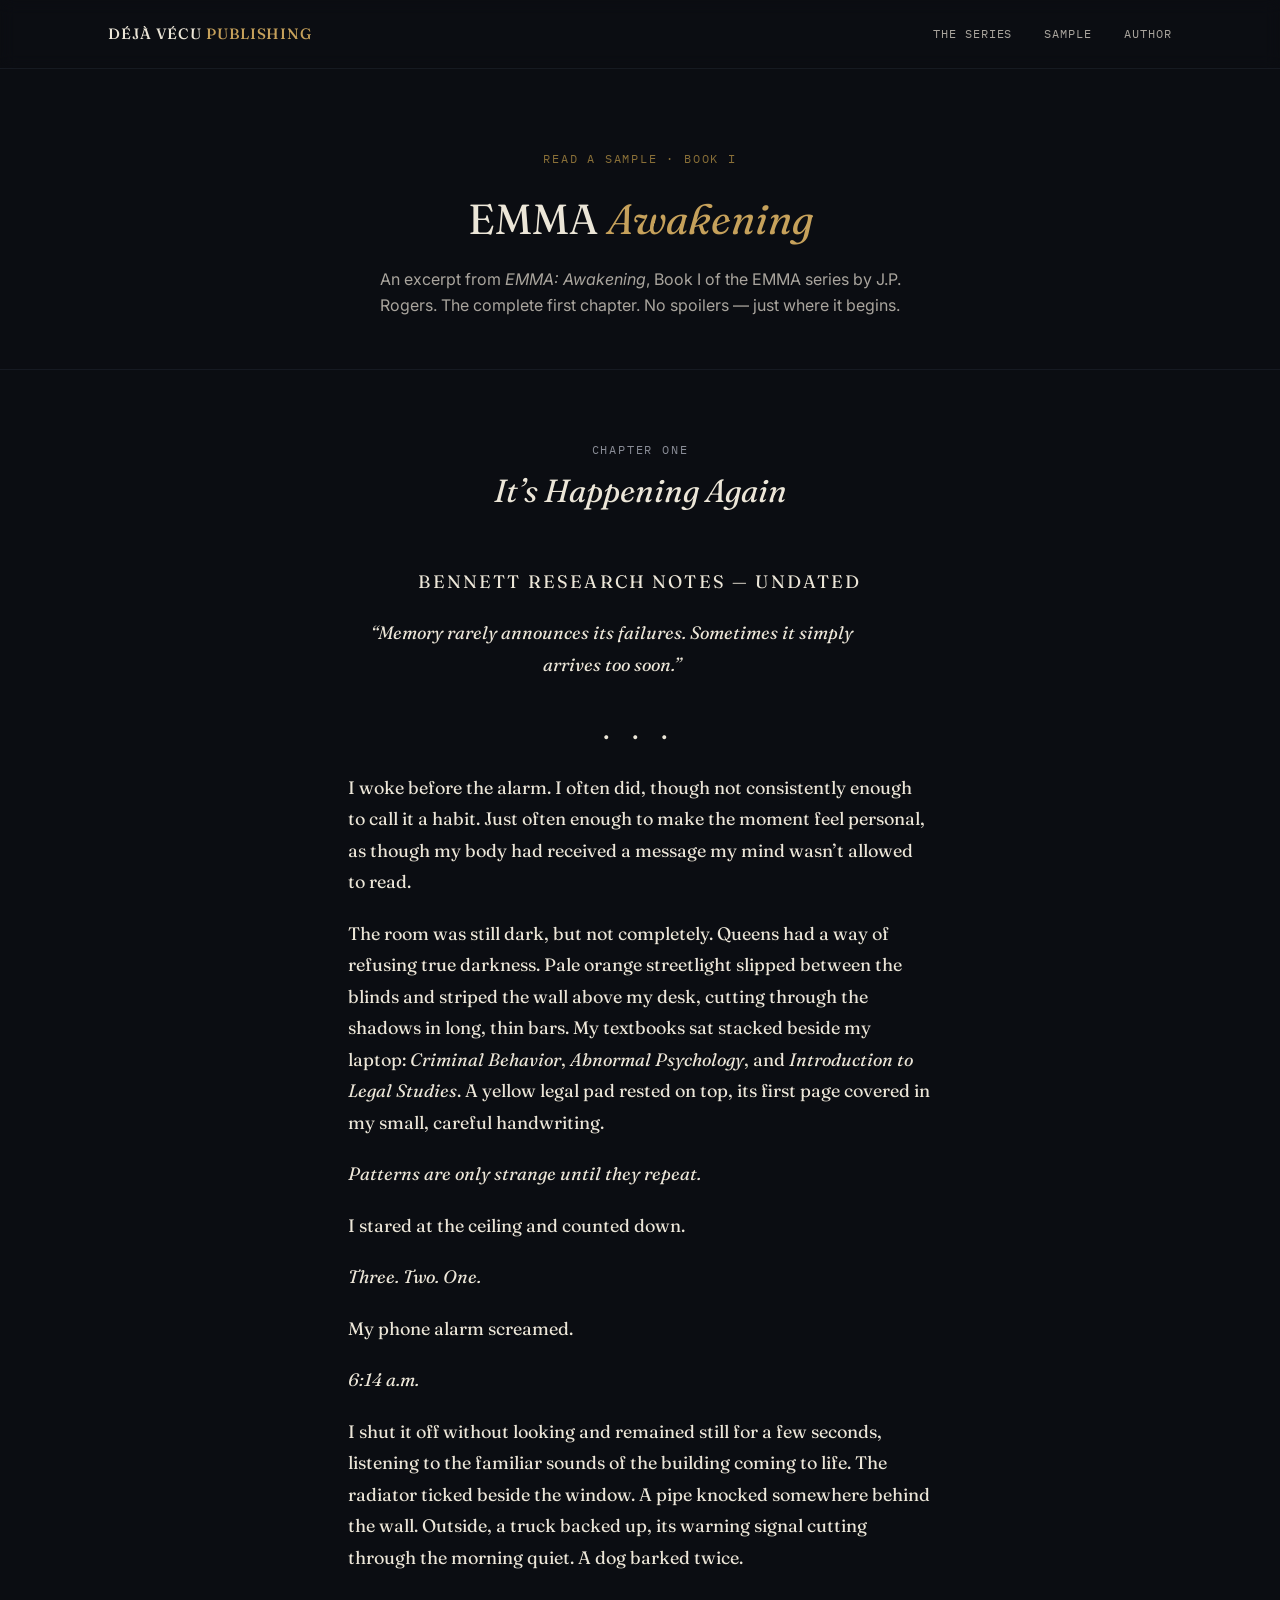
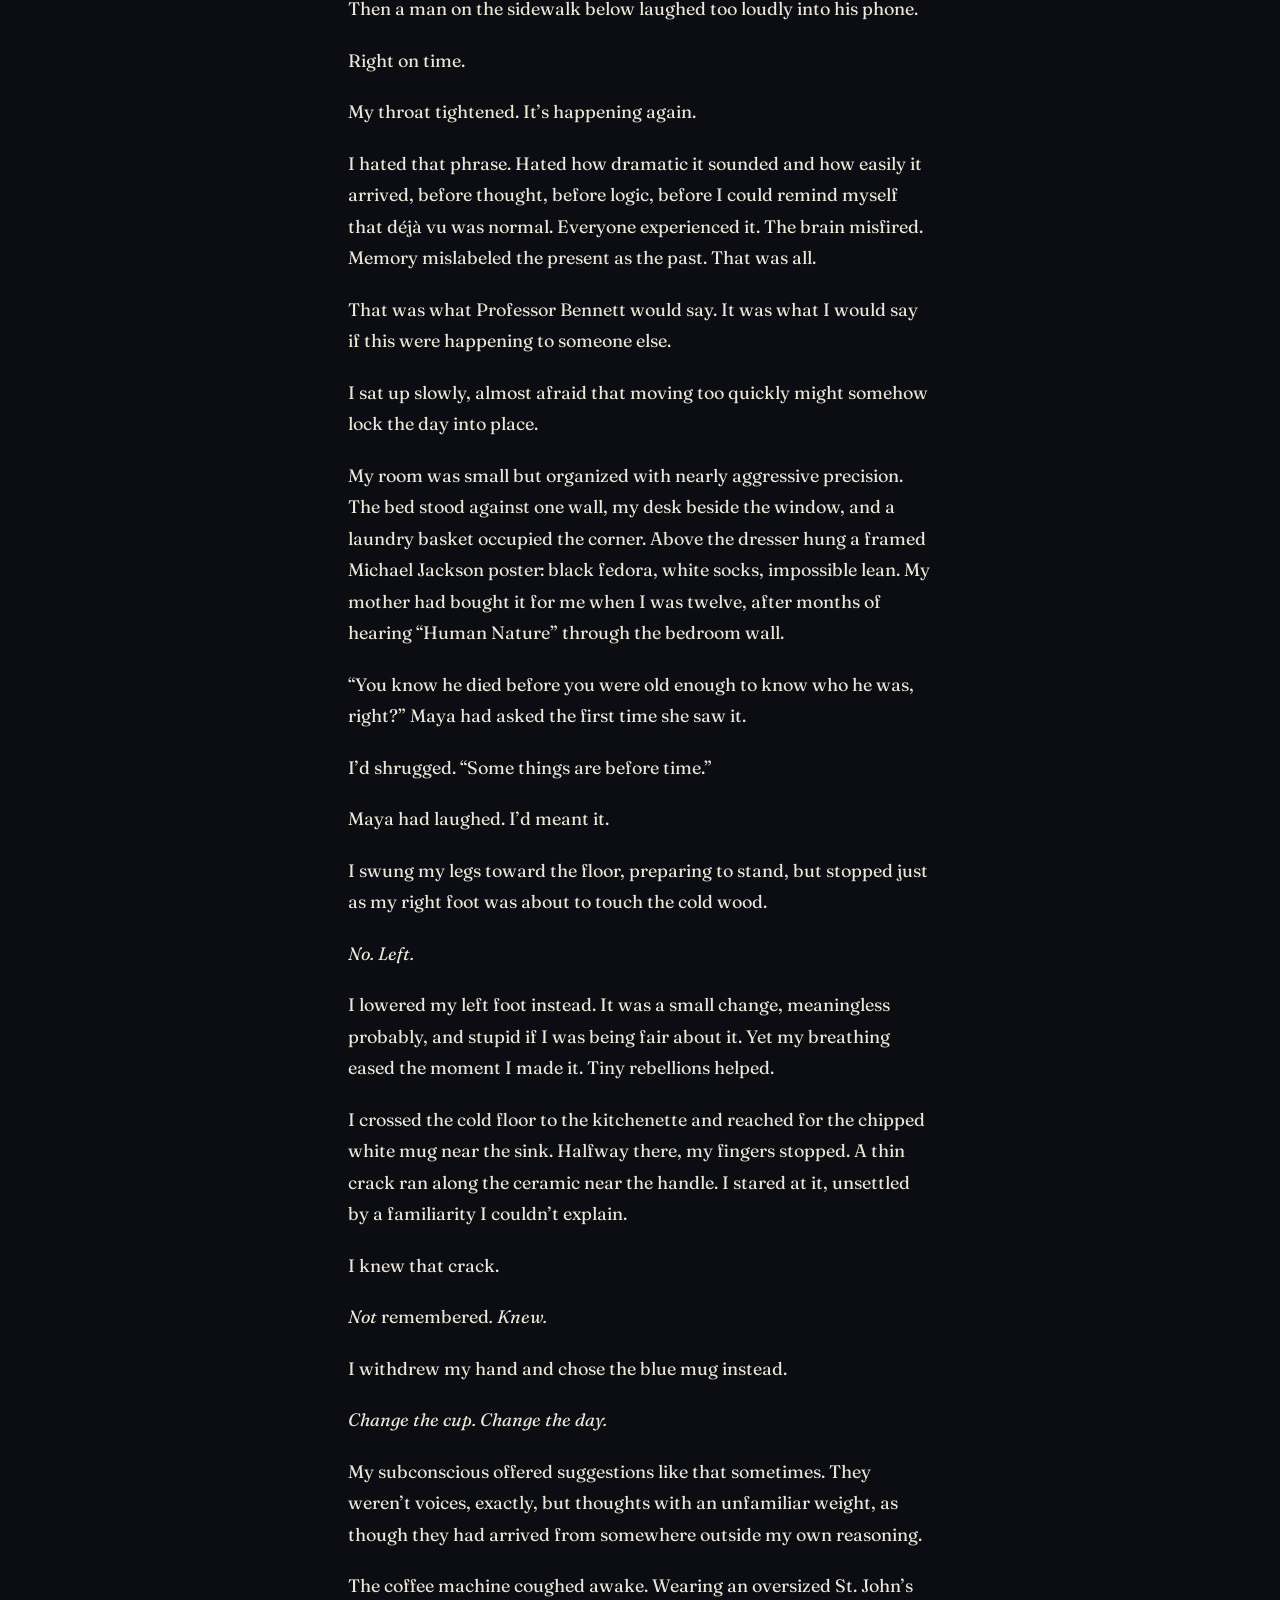
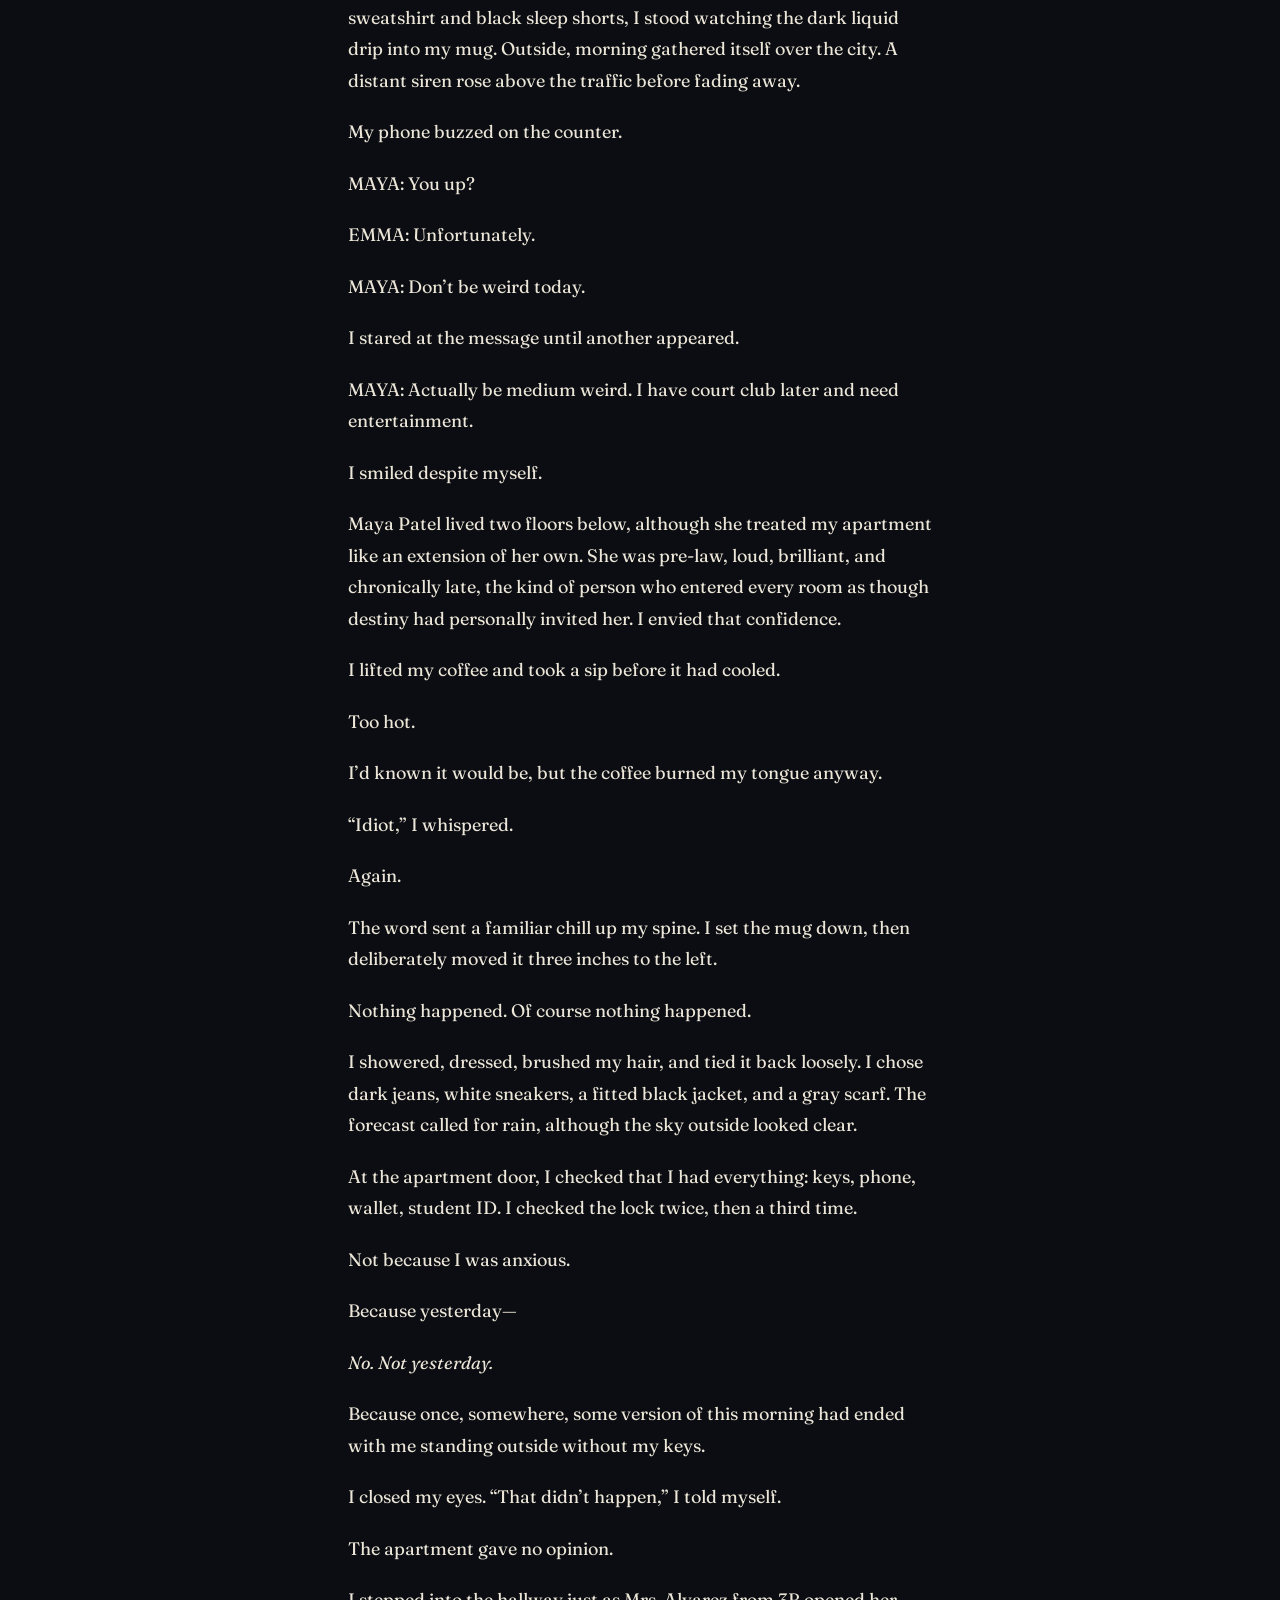
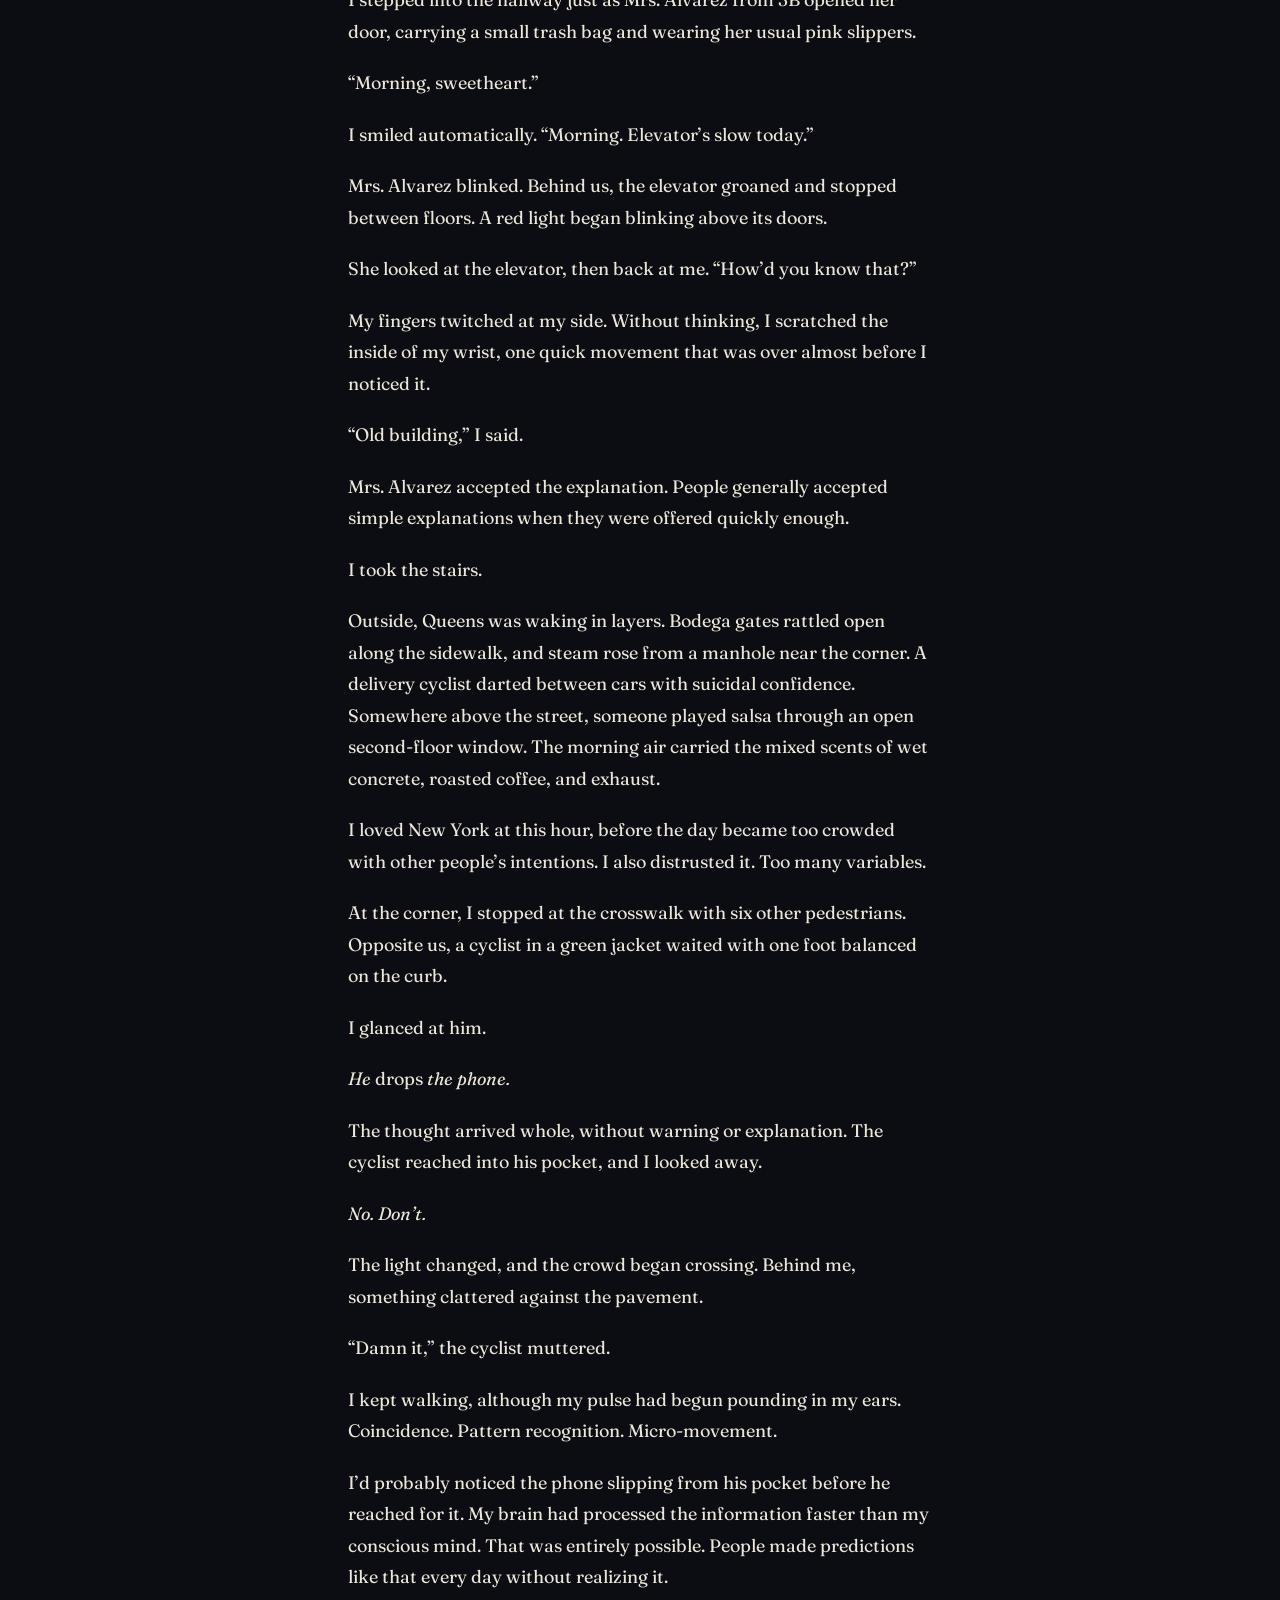
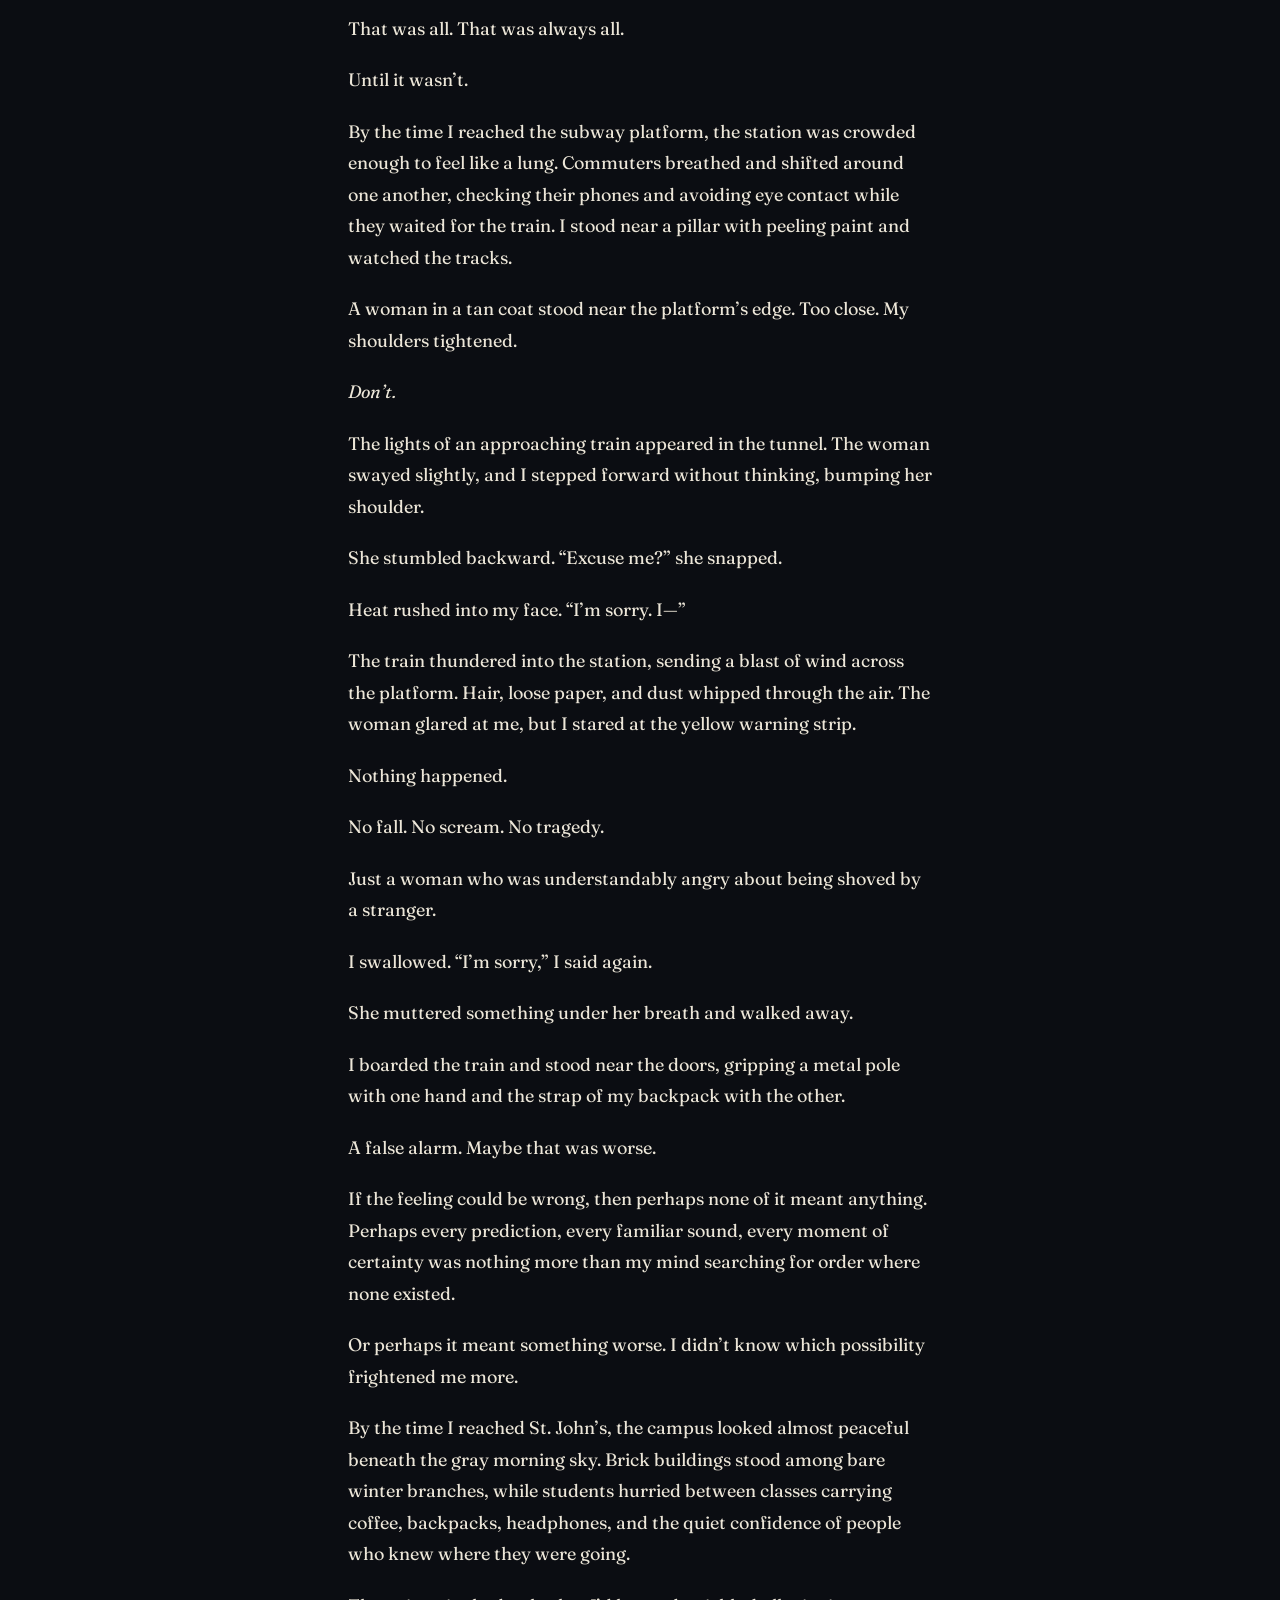
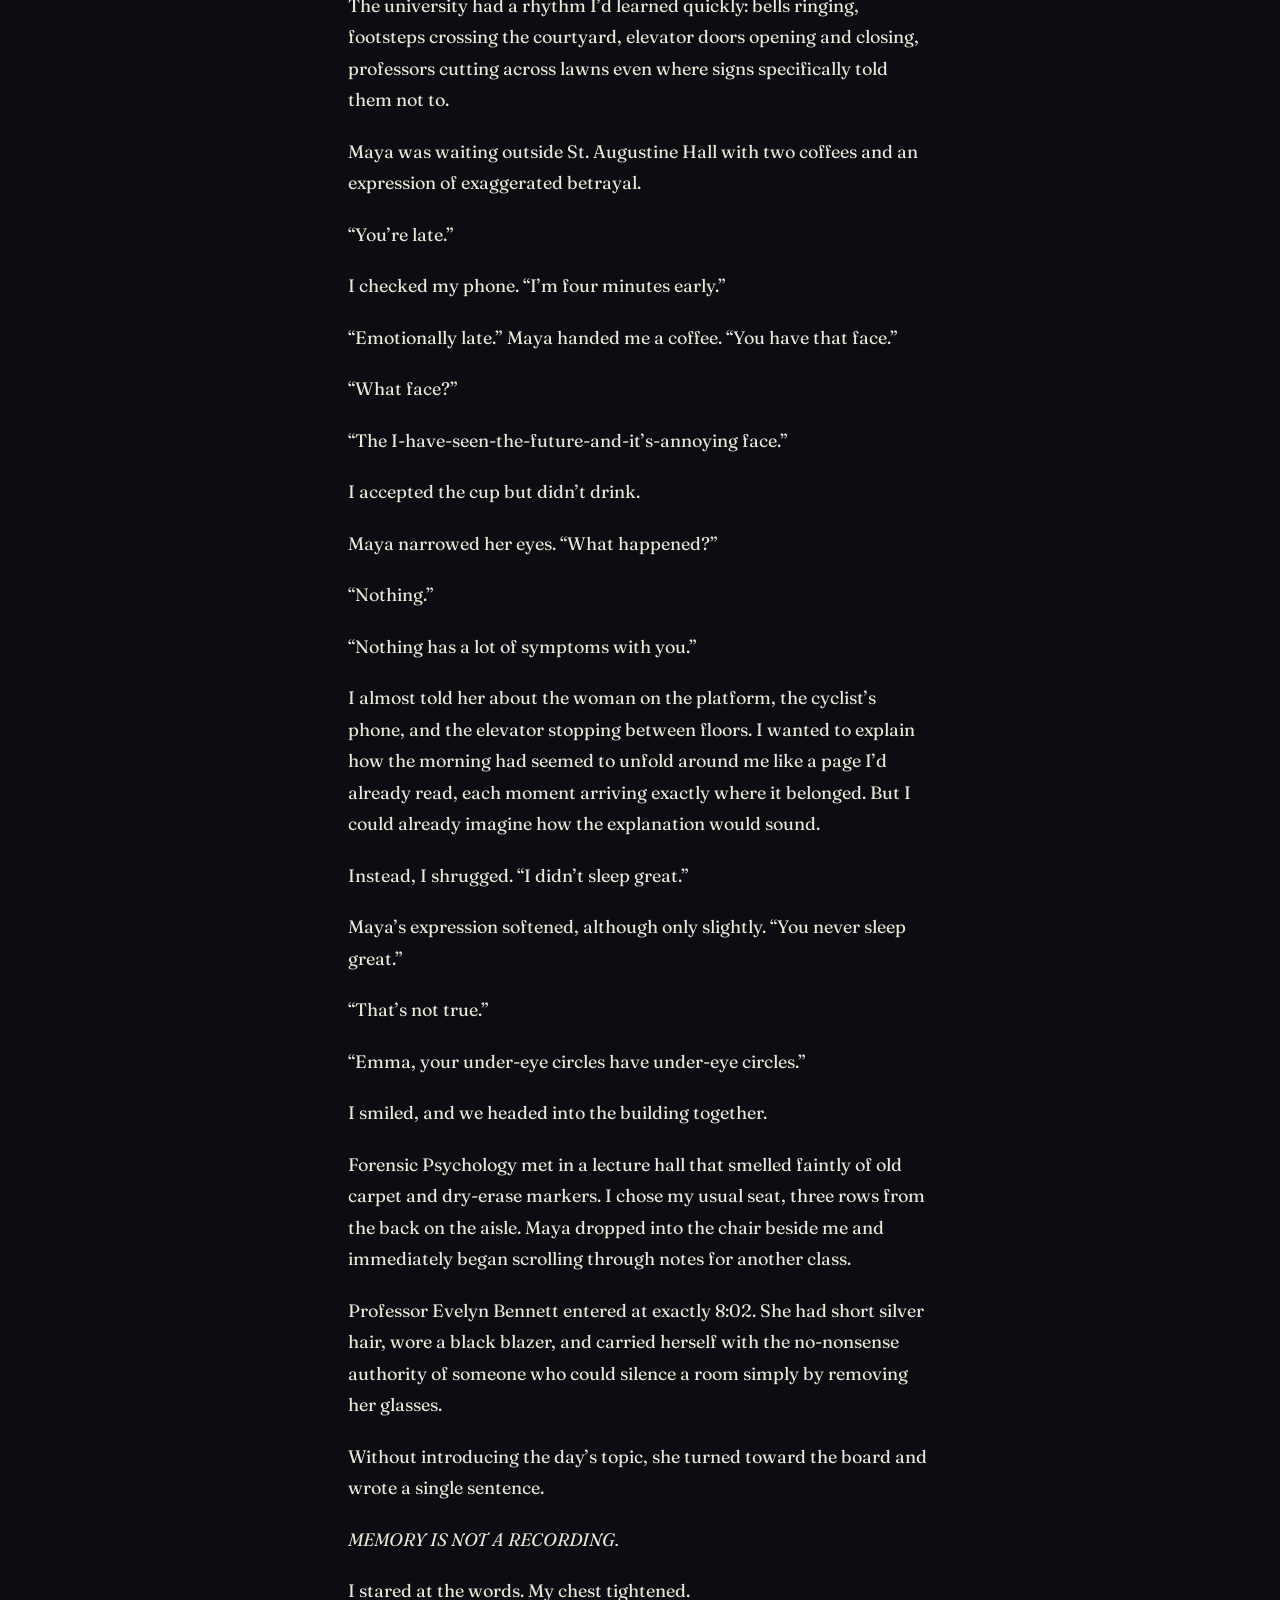
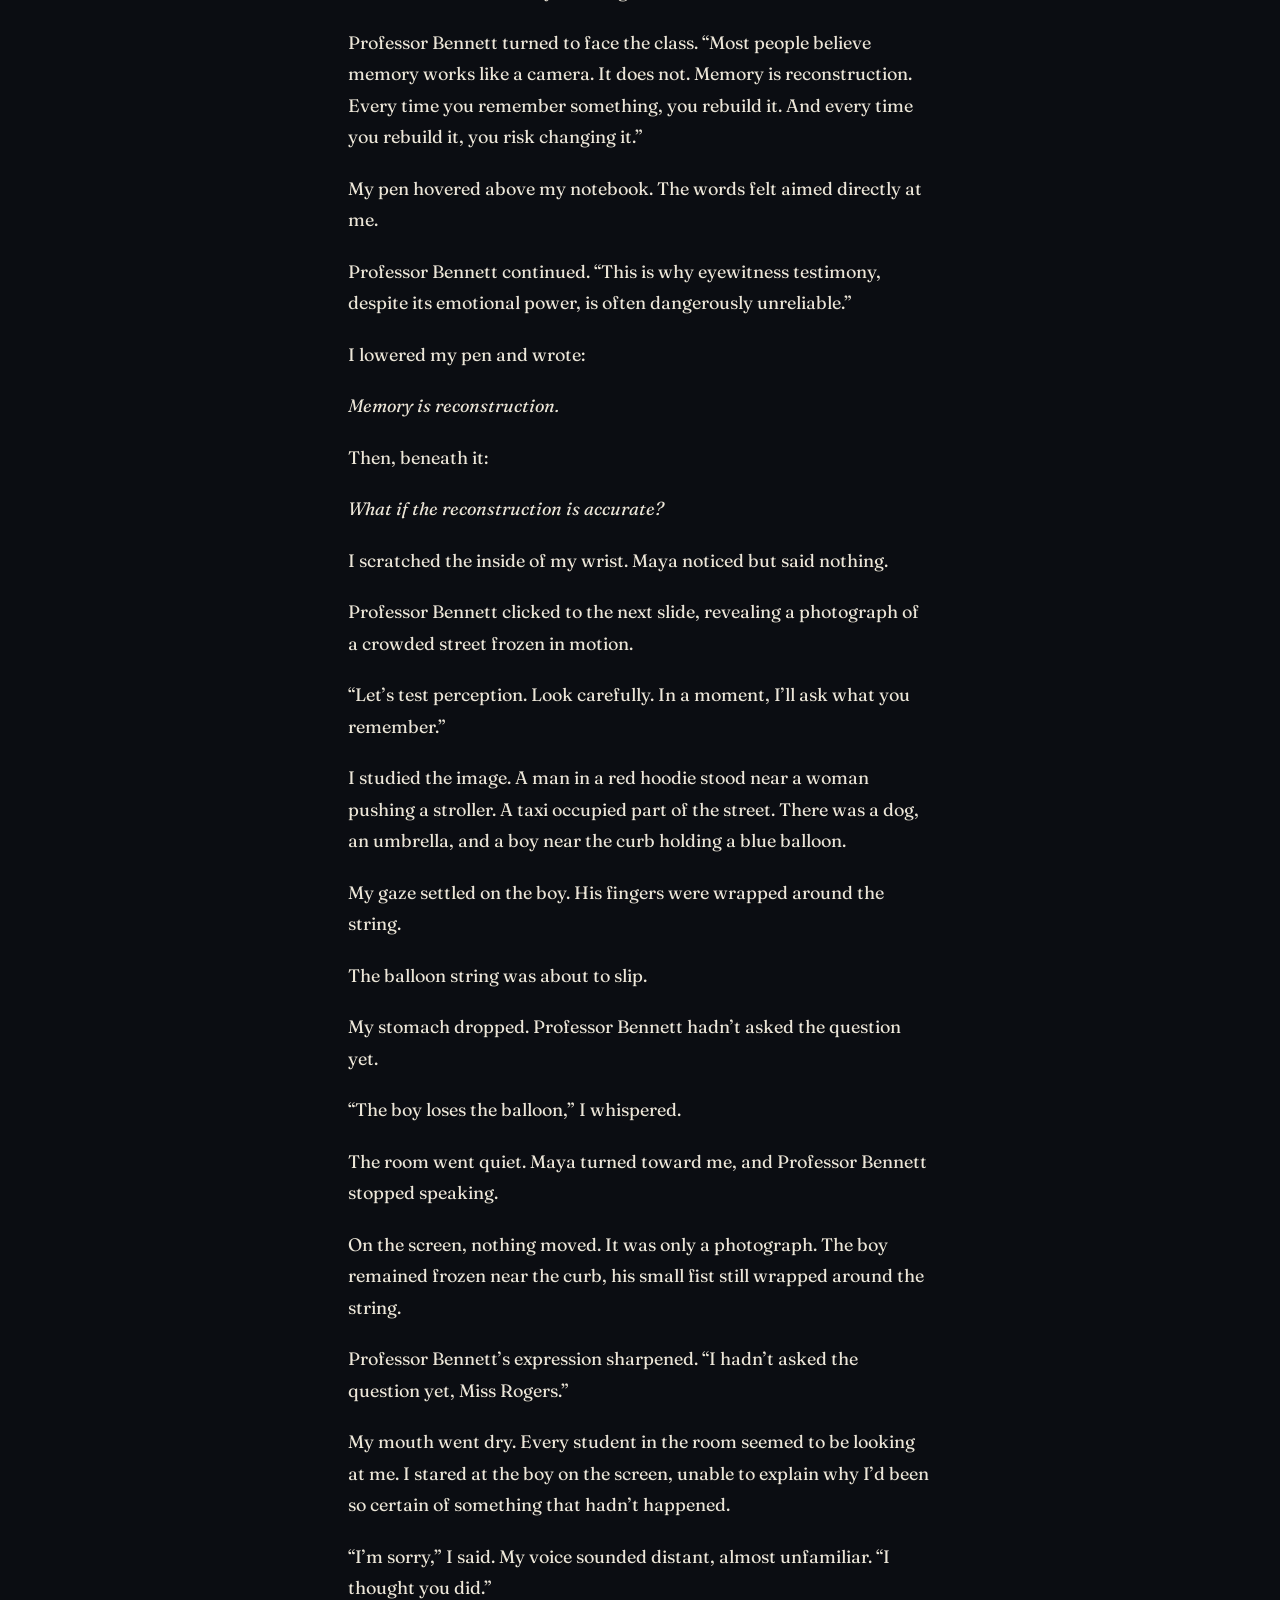
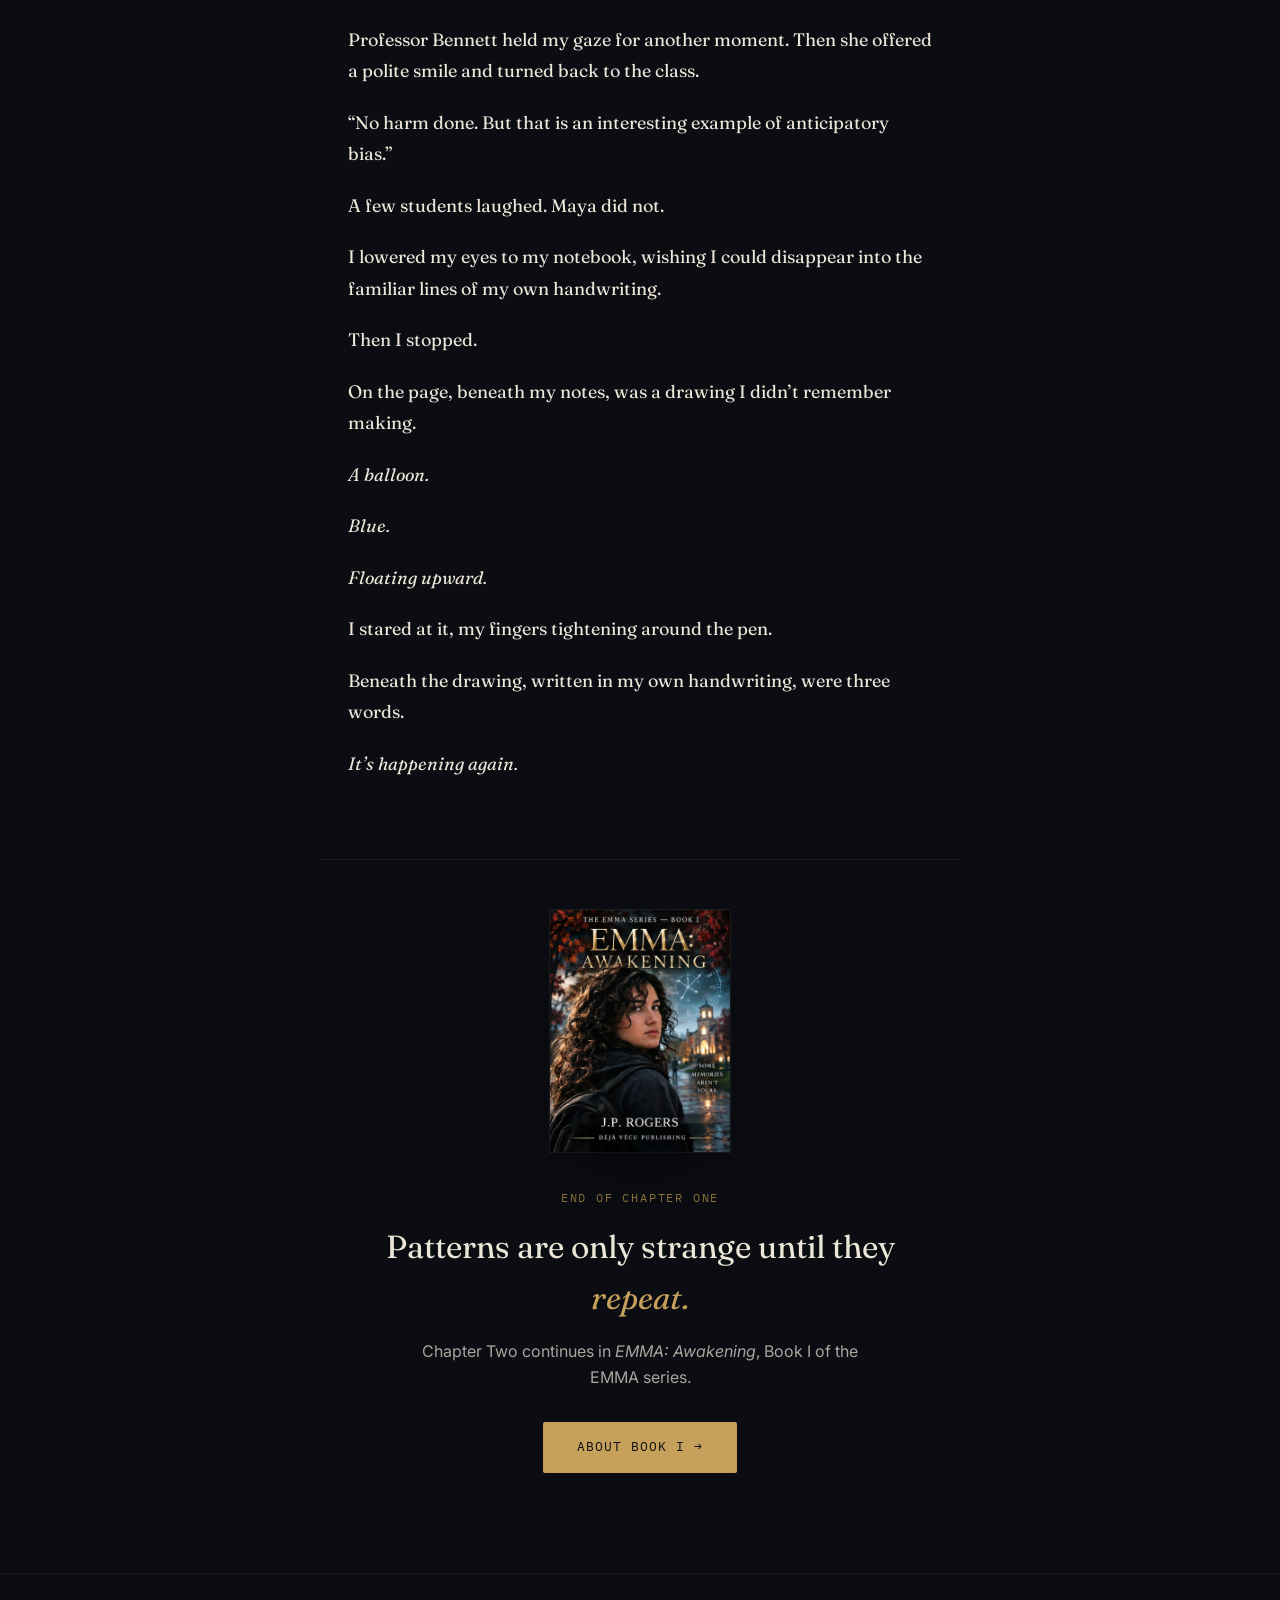
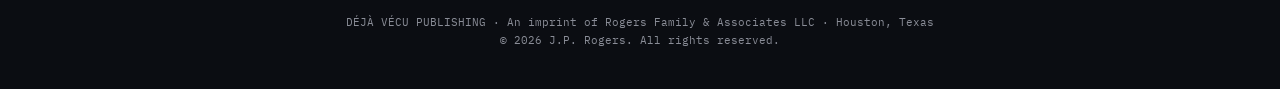
==== commit 887fbb4c: "Add site icon, structured data, sitemap, 404 page, sample cover - Site icon from the DV logo mark (f" ====
--- a/sample.html
+++ b/sample.html
@@ -19,6 +19,10 @@
 <meta name="twitter:image" content="https://www.dejavecupublishing.com/assets/covers/emma-awakening.jpg" />
 <link rel="preconnect" href="https://fonts.googleapis.com">
 <link rel="preconnect" href="https://fonts.gstatic.com" crossorigin>
+<link rel="icon" href="favicon.ico" sizes="any" />
+<link rel="icon" type="image/png" sizes="192x192" href="assets/icons/icon-192.png" />
+<link rel="apple-touch-icon" href="apple-touch-icon.png" />
+<meta name="theme-color" content="#0b0d12" />
 <link href="https://fonts.googleapis.com/css2?family=Fraunces:ital,opsz,wght@0,9..144,300;0,9..144,400;0,9..144,500;0,9..144,600;1,9..144,400;1,9..144,500&family=Inter:wght@400;500;600&family=IBM+Plex+Mono:wght@400;500&display=swap" rel="stylesheet">
 <style>
   :root{
@@ -117,6 +121,14 @@
   }
   .sample-end h2 em{ font-style:italic; color:var(--gold); }
   .sample-end p{ color:var(--paper-dim); max-width:48ch; margin:0 auto 32px; }
+  .sample-end-cover{ display:block; width:180px; margin:0 auto 36px; }
+  .sample-end-cover img{
+    width:100%; height:auto; display:block;
+    box-shadow:0 30px 60px -28px rgba(0,0,0,.85), 0 0 0 1px rgba(236,230,216,.08);
+    transition:transform .3s ease;
+  }
+  .sample-end-cover:hover img{ transform:translateY(-4px); }
+  @media (prefers-reduced-motion: reduce){ .sample-end-cover img{ transition:none; } }
   .btn{
     display:inline-block; padding:15px 34px; border-radius:2px;
     font-family:var(--mono); font-size:13px; letter-spacing:.08em; text-transform:uppercase;
@@ -309,6 +321,9 @@
 </div>
 
 <div class="sample-end">
+  <a class="sample-end-cover" href="books/emma-awakening.html" aria-label="About EMMA: Awakening, Book I">
+    <img src="assets/covers/emma-awakening-sm.jpg" alt="Cover of EMMA: Awakening, Book I of the EMMA series by J.P. Rogers" width="400" height="536" loading="lazy" />
+  </a>
   <div class="eyebrow">End of Chapter One</div>
   <h2>Patterns are only strange until they <em>repeat.</em></h2>
   <p>Chapter Two continues in <em>EMMA: Awakening</em>, Book I of the EMMA series.</p>
